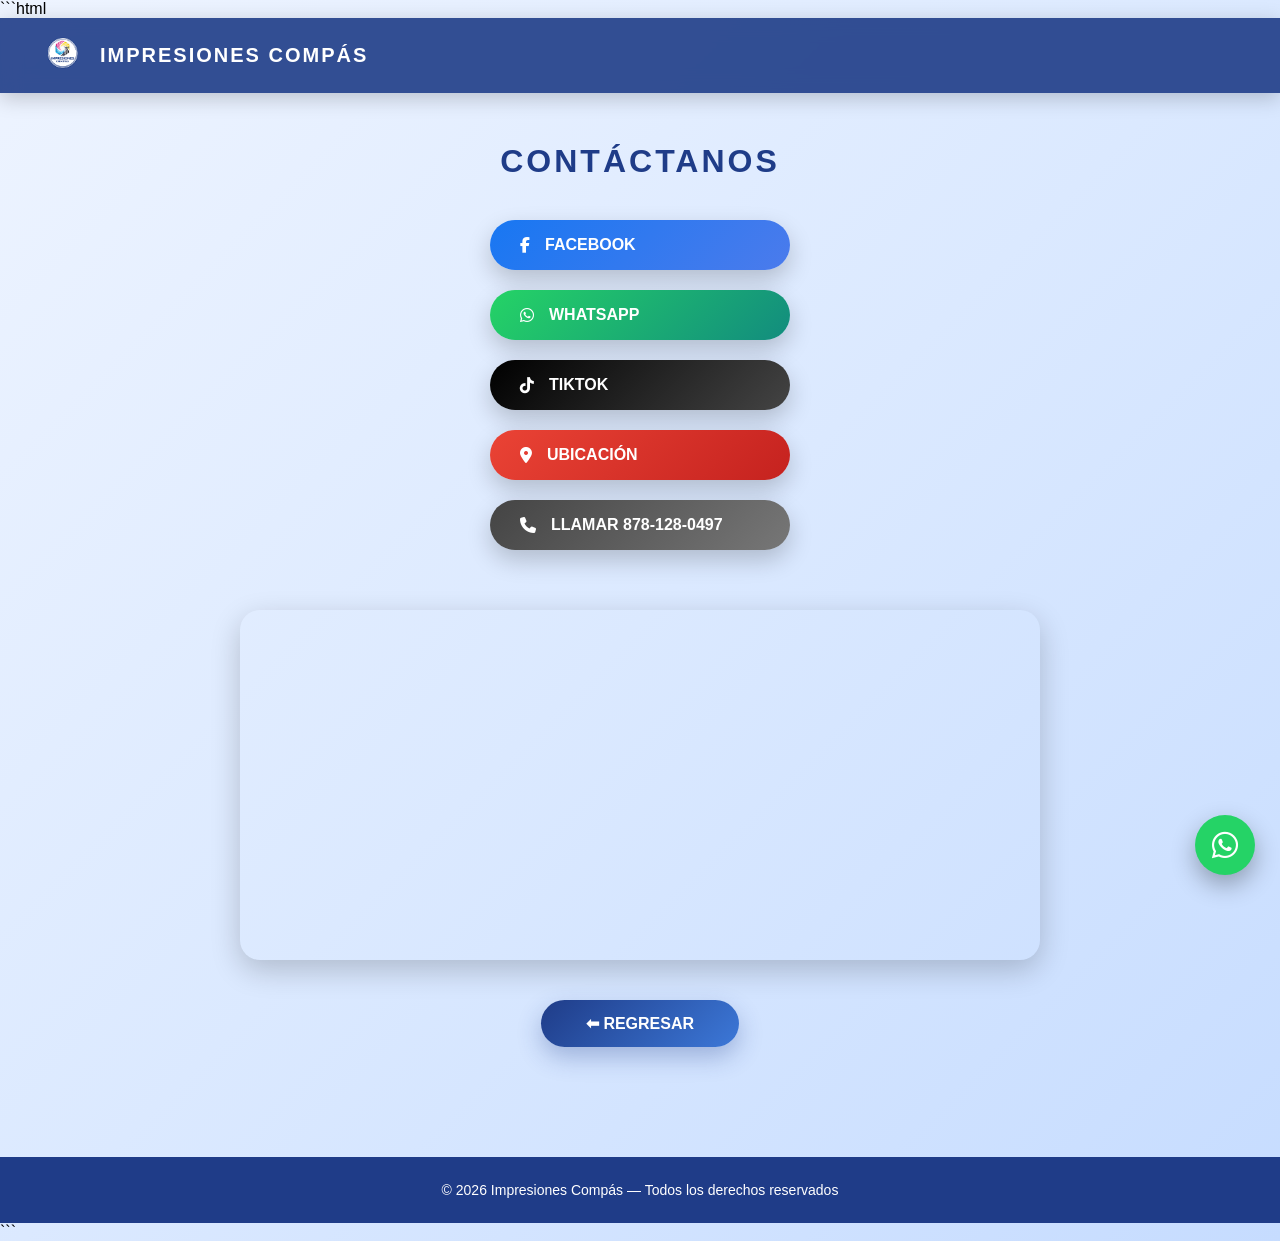
==== contactanos.html @ 805feaa3 "contactanos.html" ====
```html
<!DOCTYPE html>
<html lang="es">
<head>
<meta charset="UTF-8">
<meta name="viewport" content="width=device-width, initial-scale=1.0">
<title>Contacto - Impresiones Compás</title>

<link rel="stylesheet" href="https://cdnjs.cloudflare.com/ajax/libs/font-awesome/6.5.0/css/all.min.css">

<style>

*{
margin:0;
padding:0;
box-sizing:border-box;
}

body{
font-family:'Segoe UI',sans-serif;
min-height:100vh;
background:linear-gradient(135deg,#eef4ff,#dbe9ff,#c6dcff);
display:flex;
flex-direction:column;
}

/* NAVBAR */

.navbar{
width:100%;
padding:15px 40px;
display:flex;
align-items:center;
justify-content:space-between;
background:rgba(31,60,136,0.9);
backdrop-filter:blur(10px);
color:white;
box-shadow:0 5px 20px rgba(0,0,0,0.2);
}

.navbar-left{
display:flex;
align-items:center;
gap:15px;
}

.navbar img{
height:45px;
}

.navbar h2{
font-size:20px;
letter-spacing:2px;
}

/* CONTENIDO */

.container{
flex:1;
display:flex;
flex-direction:column;
align-items:center;
padding:50px 20px;
animation:fadeIn 1s ease;
}

h1{
margin-bottom:40px;
font-size:32px;
letter-spacing:3px;
color:#1f3c88;
}

/* BOTONES */

.socials{
display:flex;
flex-direction:column;
gap:20px;
}

.social-btn{
width:300px;
padding:16px;
border-radius:50px;
text-decoration:none;
font-weight:600;
color:white;
display:flex;
align-items:center;
gap:15px;
padding-left:30px;
font-size:16px;
transition:0.3s;
box-shadow:0 10px 25px rgba(0,0,0,0.2);
}

.social-btn:hover{
transform:translateY(-5px) scale(1.03);
box-shadow:0 20px 35px rgba(0,0,0,0.3);
}

.facebook{background:linear-gradient(135deg,#1877f2,#4b7bec);}
.whatsapp{background:linear-gradient(135deg,#25d366,#128c7e);}
.tiktok{background:linear-gradient(135deg,#000,#444);}
.maps{background:linear-gradient(135deg,#ea4335,#c5221f);}
.phone{background:linear-gradient(135deg,#444,#777);}

/* MAPA */

.map{
margin-top:60px;
width:100%;
max-width:800px;
border-radius:20px;
overflow:hidden;
box-shadow:0 10px 30px rgba(0,0,0,0.2);
}

/* BOTON REGRESAR */

.back-btn{
margin-top:40px;
padding:14px 45px;
border-radius:50px;
text-decoration:none;
font-weight:600;
background:linear-gradient(135deg,#1f3c88,#3c78d8);
color:white;
transition:0.3s;
box-shadow:0 10px 25px rgba(31,60,136,0.3);
}

.back-btn:hover{
transform:translateY(-4px);
}

/* FOOTER */

footer{
margin-top:60px;
padding:25px;
background:#1f3c88;
color:white;
text-align:center;
font-size:14px;
}

/* WHATSAPP FLOTANTE */

.whatsapp-float{
position:fixed;
bottom:25px;
right:25px;
background:#25d366;
color:white;
width:60px;
height:60px;
border-radius:50%;
display:flex;
align-items:center;
justify-content:center;
font-size:30px;
text-decoration:none;
box-shadow:0 10px 25px rgba(0,0,0,0.3);
transition:0.3s;
z-index:999;
}

.whatsapp-float:hover{
transform:scale(1.1);
}

/* ANIMACION */

@keyframes fadeIn{
from{
opacity:0;
transform:translateY(20px);
}
to{
opacity:1;
transform:translateY(0);
}
}

/* RESPONSIVE */

@media(max-width:500px){

.navbar{
padding:15px 20px;
}

.navbar h2{
font-size:16px;
}

.social-btn{
width:100%;
max-width:320px;
}

}

</style>
</head>

<body>

<!-- NAVBAR -->

<div class="navbar">
<div class="navbar-left">
<img src="logo.png">
<h2>IMPRESIONES COMPÁS</h2>
</div>
</div>

<!-- CONTENIDO -->

<div class="container">

<h1>CONTÁCTANOS</h1>

<div class="socials">

<a class="social-btn facebook"
href="https://www.facebook.com/people/Impresiones-Comp%C3%A1s/100063717573831/"
target="_blank">
<i class="fab fa-facebook-f"></i> FACEBOOK
</a>

<a class="social-btn whatsapp"
href="https://wa.me/5218781280497"
target="_blank">
<i class="fab fa-whatsapp"></i> WHATSAPP
</a>

<a class="social-btn tiktok"
href="https://www.tiktok.com/@impresiones.comps8"
target="_blank">
<i class="fab fa-tiktok"></i> TIKTOK
</a>

<a class="social-btn maps"
href="https://maps.app.goo.gl/ce7VM2Av23xhQuHv6"
target="_blank">
<i class="fas fa-location-dot"></i> UBICACIÓN
</a>

<a class="social-btn phone"
href="tel:+528781280497">
<i class="fas fa-phone"></i> LLAMAR 878-128-0497
</a>

</div>

<!-- MAPA -->

<div class="map">

<iframe
src="https://www.google.com/maps?q=impresiones+compas&output=embed"
width="100%"
height="350"
style="border:0;"
allowfullscreen=""
loading="lazy">
</iframe>

</div>

<a href="index.html" class="back-btn">⬅ REGRESAR</a>

</div>

<!-- BOTON WHATSAPP -->

<a href="https://wa.me/5218781280497" class="whatsapp-float" target="_blank">
<i class="fab fa-whatsapp"></i>
</a>

<!-- FOOTER -->

<footer>
© 2026 Impresiones Compás — Todos los derechos reservados
</footer>

</body>
</html>
```
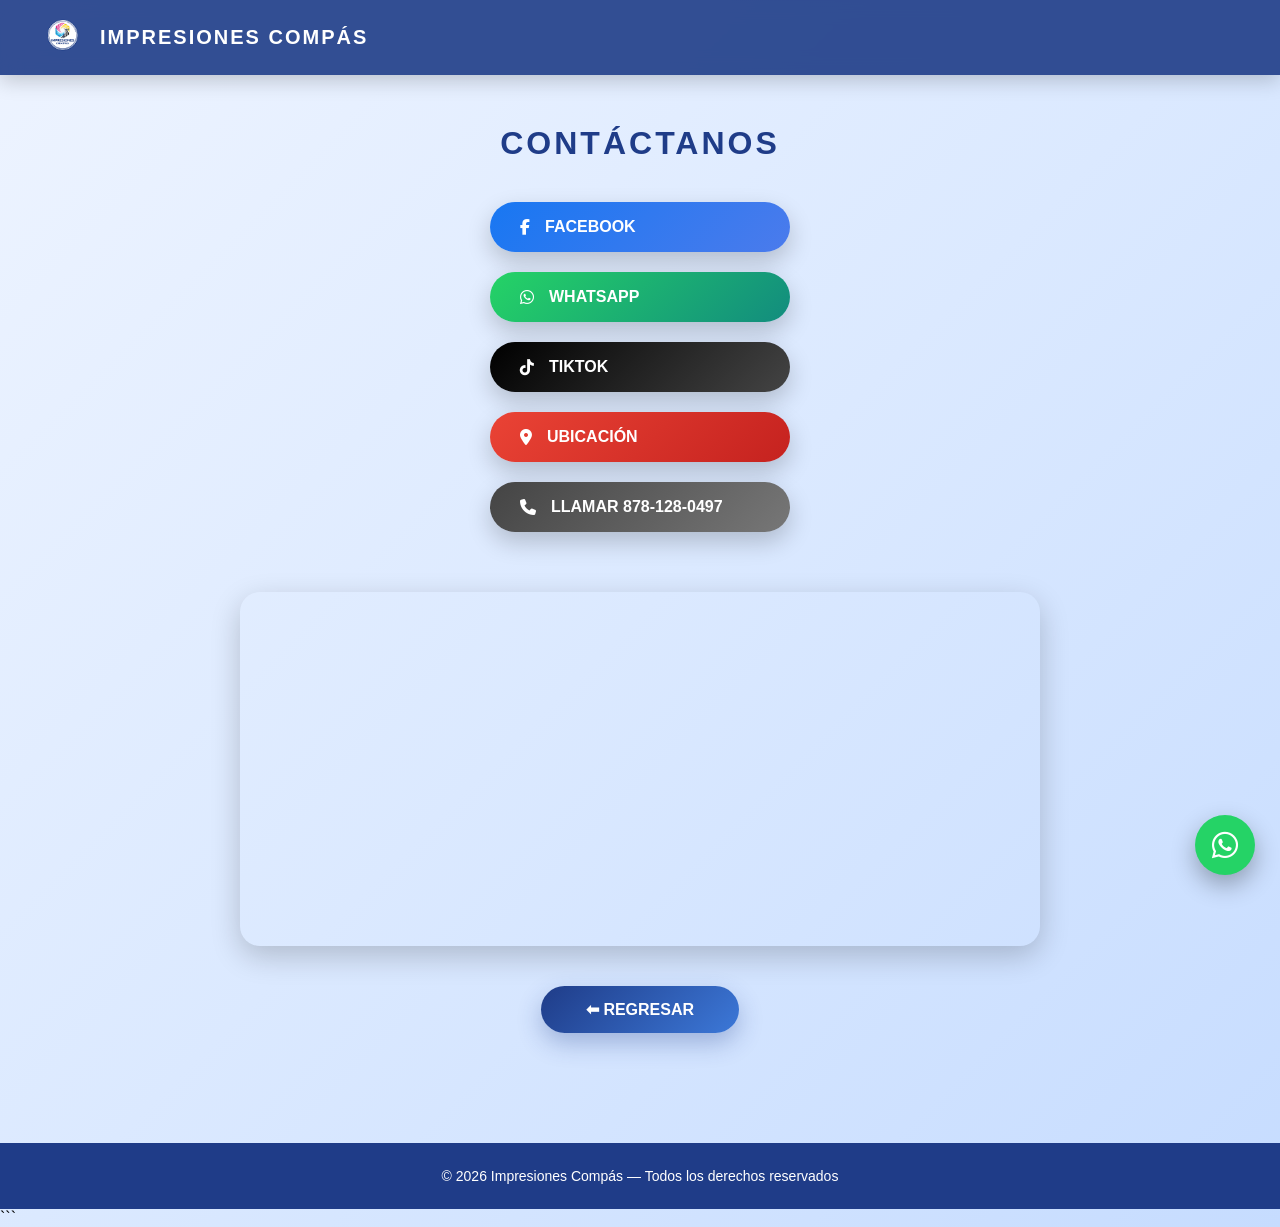
==== commit 3629d7c4: "contactanos.html" ====
--- a/contactanos.html
+++ b/contactanos.html
@@ -1,4 +1,4 @@
-```html
+
 <!DOCTYPE html>
 <html lang="es">
 <head>
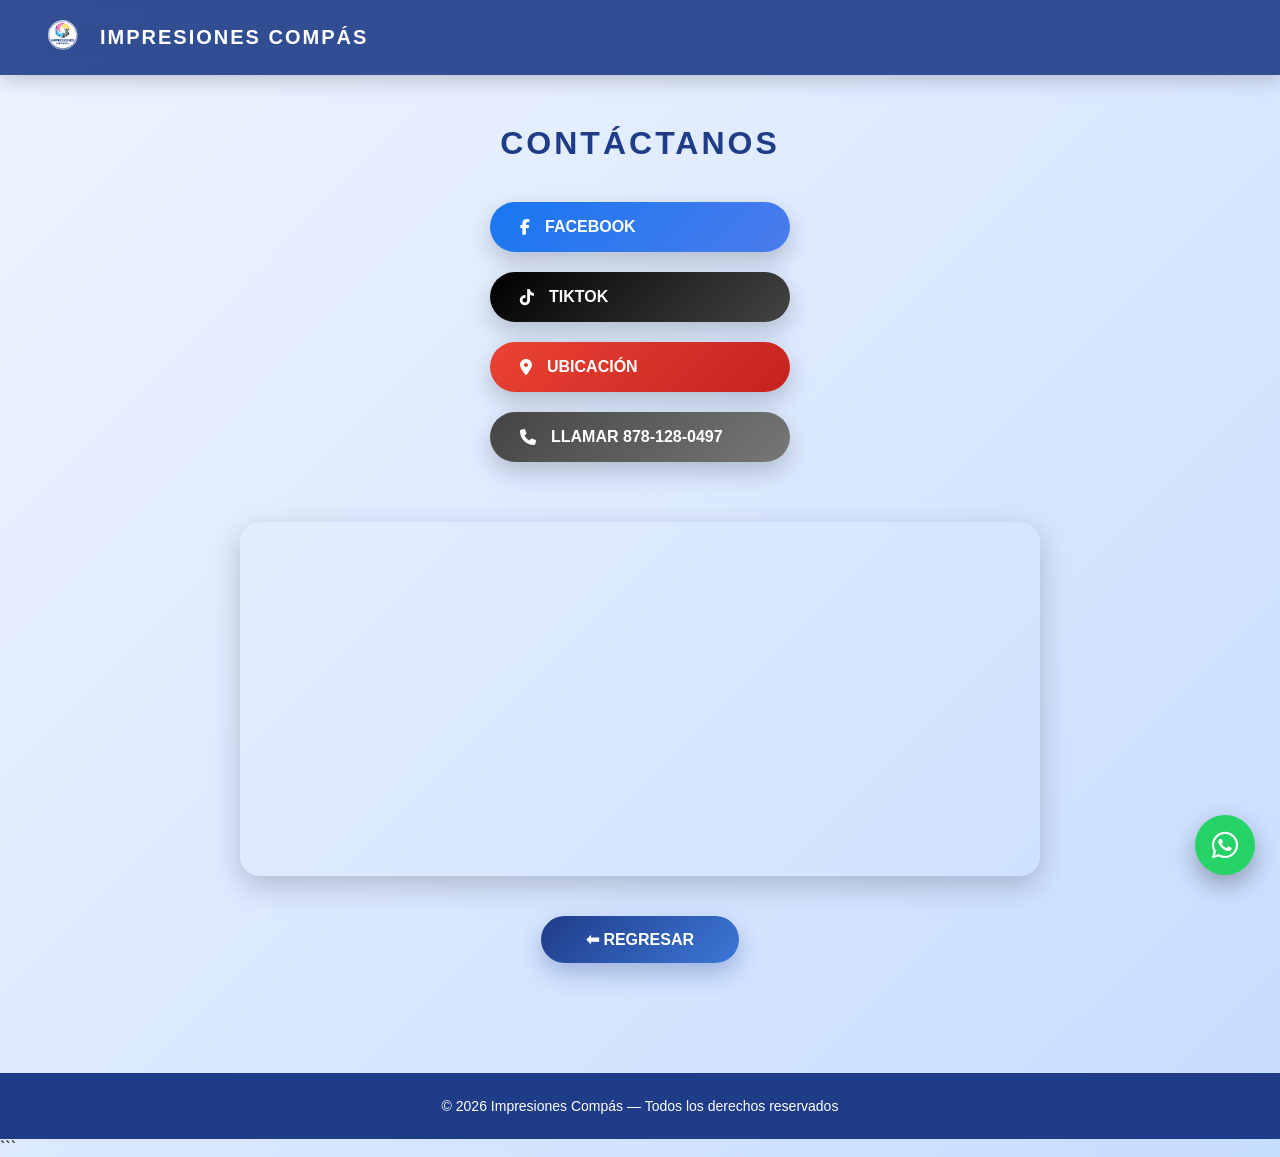
==== commit 23982066: "contactanos.html" ====
--- a/contactanos.html
+++ b/contactanos.html
@@ -229,12 +229,6 @@
 href="https://www.facebook.com/people/Impresiones-Comp%C3%A1s/100063717573831/"
 target="_blank">
 <i class="fab fa-facebook-f"></i> FACEBOOK
-</a>
-
-<a class="social-btn whatsapp"
-href="https://wa.me/5218781280497"
-target="_blank">
-<i class="fab fa-whatsapp"></i> WHATSAPP
 </a>
 
 <a class="social-btn tiktok"
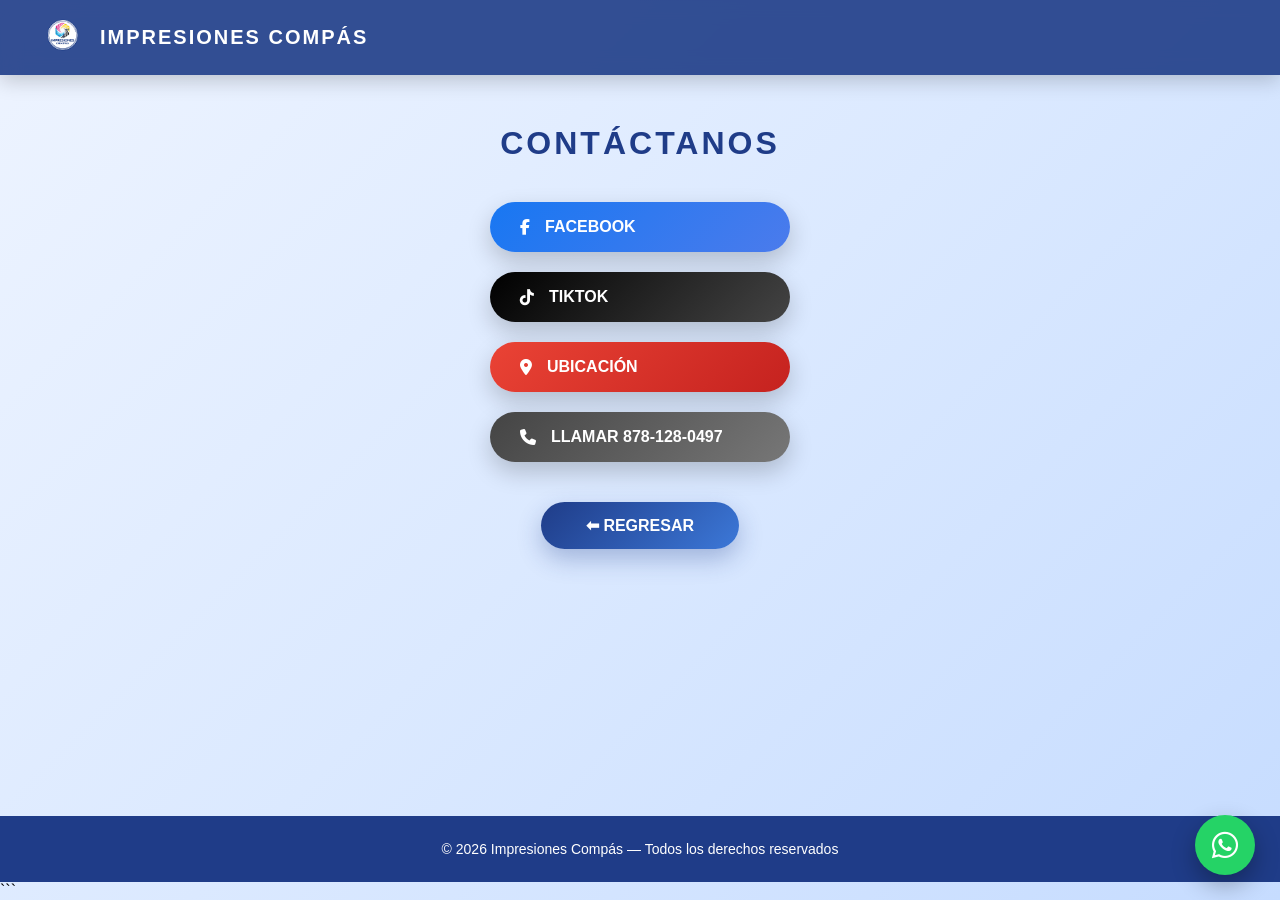
==== commit da225be0: "contactanos.html" ====
--- a/contactanos.html
+++ b/contactanos.html
@@ -250,20 +250,7 @@
 
 </div>
 
-<!-- MAPA -->
-
-<div class="map">
-
-<iframe
-src="https://www.google.com/maps?q=impresiones+compas&output=embed"
-width="100%"
-height="350"
-style="border:0;"
-allowfullscreen=""
-loading="lazy">
-</iframe>
-
-</div>
+
 
 <a href="index.html" class="back-btn">⬅ REGRESAR</a>
 
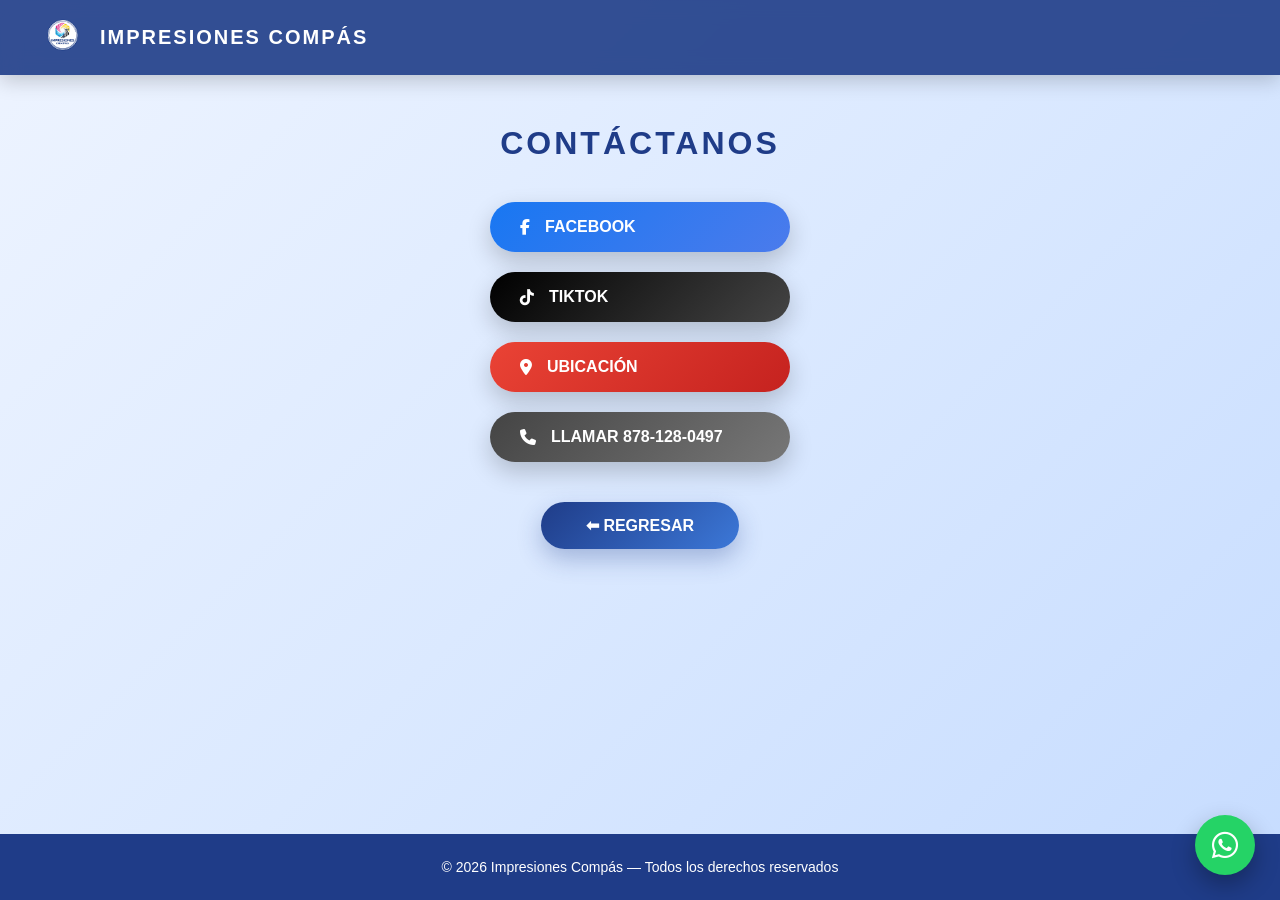
==== commit f2d769a1: "contactanos.html" ====
--- a/contactanos.html
+++ b/contactanos.html
@@ -270,4 +270,3 @@
 
 </body>
 </html>
-```
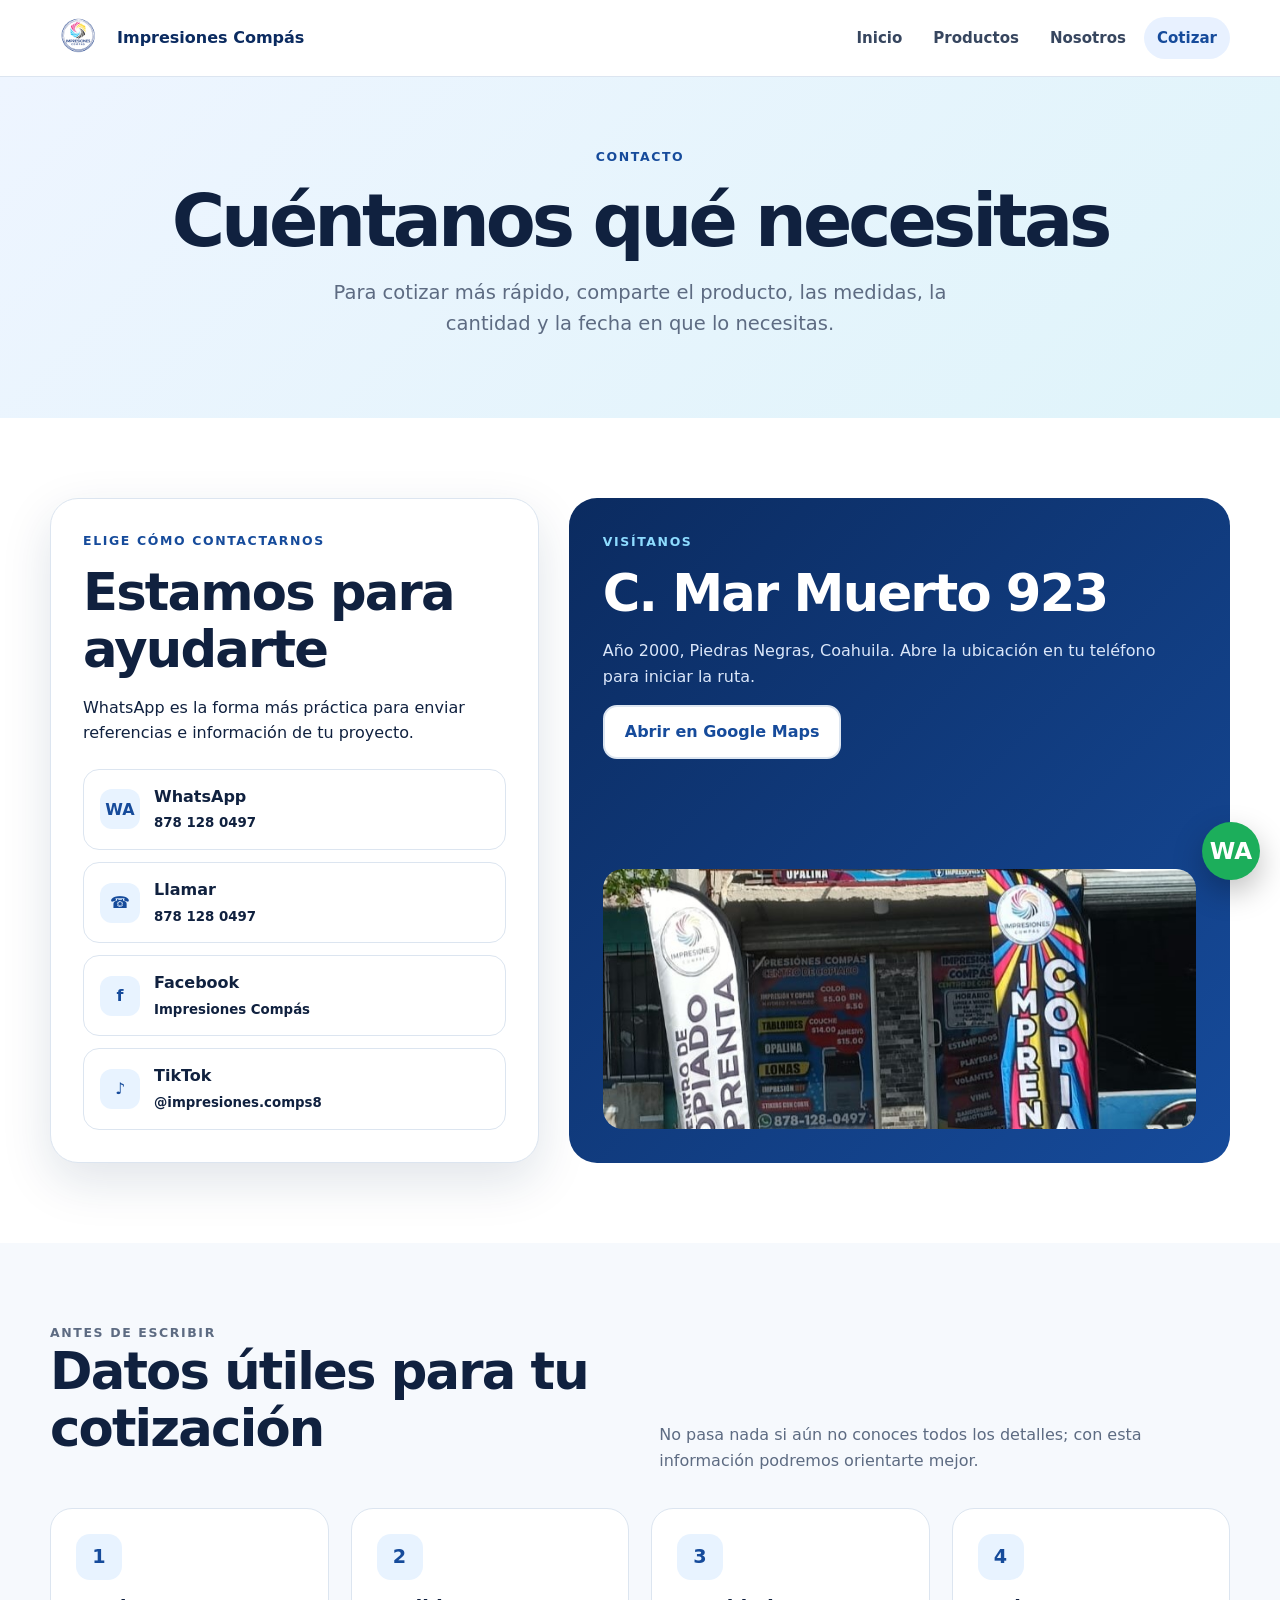
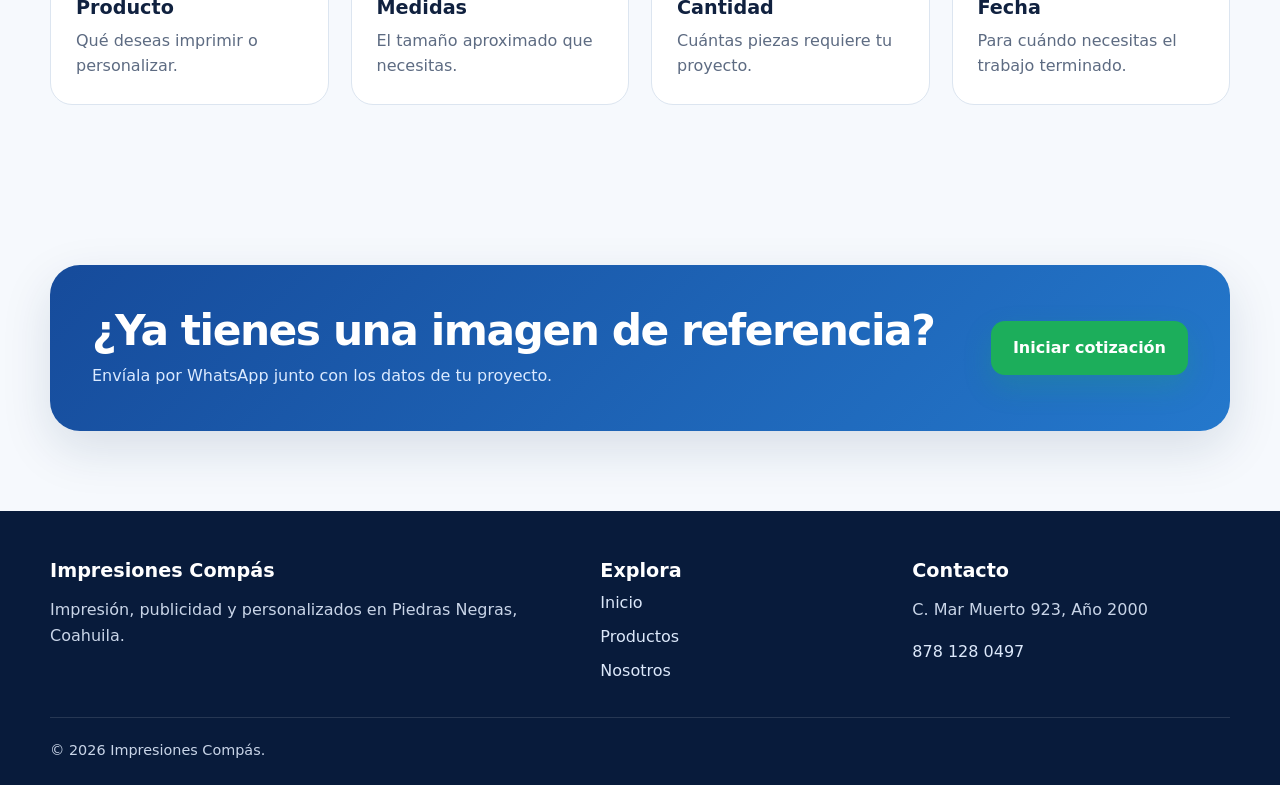
==== commit 9ed393e3: "Simplifica contacto y mejora las cotizaciones móviles" ====
--- a/contactanos.html
+++ b/contactanos.html
@@ -1,272 +1,34 @@
-
-<!DOCTYPE html>
-<html lang="es">
-<head>
-<meta charset="UTF-8">
-<meta name="viewport" content="width=device-width, initial-scale=1.0">
-<title>Contacto - Impresiones Compás</title>
-
-<link rel="stylesheet" href="https://cdnjs.cloudflare.com/ajax/libs/font-awesome/6.5.0/css/all.min.css">
-
-<style>
-
-*{
-margin:0;
-padding:0;
-box-sizing:border-box;
-}
-
-body{
-font-family:'Segoe UI',sans-serif;
-min-height:100vh;
-background:linear-gradient(135deg,#eef4ff,#dbe9ff,#c6dcff);
-display:flex;
-flex-direction:column;
-}
-
-/* NAVBAR */
-
-.navbar{
-width:100%;
-padding:15px 40px;
-display:flex;
-align-items:center;
-justify-content:space-between;
-background:rgba(31,60,136,0.9);
-backdrop-filter:blur(10px);
-color:white;
-box-shadow:0 5px 20px rgba(0,0,0,0.2);
-}
-
-.navbar-left{
-display:flex;
-align-items:center;
-gap:15px;
-}
-
-.navbar img{
-height:45px;
-}
-
-.navbar h2{
-font-size:20px;
-letter-spacing:2px;
-}
-
-/* CONTENIDO */
-
-.container{
-flex:1;
-display:flex;
-flex-direction:column;
-align-items:center;
-padding:50px 20px;
-animation:fadeIn 1s ease;
-}
-
-h1{
-margin-bottom:40px;
-font-size:32px;
-letter-spacing:3px;
-color:#1f3c88;
-}
-
-/* BOTONES */
-
-.socials{
-display:flex;
-flex-direction:column;
-gap:20px;
-}
-
-.social-btn{
-width:300px;
-padding:16px;
-border-radius:50px;
-text-decoration:none;
-font-weight:600;
-color:white;
-display:flex;
-align-items:center;
-gap:15px;
-padding-left:30px;
-font-size:16px;
-transition:0.3s;
-box-shadow:0 10px 25px rgba(0,0,0,0.2);
-}
-
-.social-btn:hover{
-transform:translateY(-5px) scale(1.03);
-box-shadow:0 20px 35px rgba(0,0,0,0.3);
-}
-
-.facebook{background:linear-gradient(135deg,#1877f2,#4b7bec);}
-.whatsapp{background:linear-gradient(135deg,#25d366,#128c7e);}
-.tiktok{background:linear-gradient(135deg,#000,#444);}
-.maps{background:linear-gradient(135deg,#ea4335,#c5221f);}
-.phone{background:linear-gradient(135deg,#444,#777);}
-
-/* MAPA */
-
-.map{
-margin-top:60px;
-width:100%;
-max-width:800px;
-border-radius:20px;
-overflow:hidden;
-box-shadow:0 10px 30px rgba(0,0,0,0.2);
-}
-
-/* BOTON REGRESAR */
-
-.back-btn{
-margin-top:40px;
-padding:14px 45px;
-border-radius:50px;
-text-decoration:none;
-font-weight:600;
-background:linear-gradient(135deg,#1f3c88,#3c78d8);
-color:white;
-transition:0.3s;
-box-shadow:0 10px 25px rgba(31,60,136,0.3);
-}
-
-.back-btn:hover{
-transform:translateY(-4px);
-}
-
-/* FOOTER */
-
-footer{
-margin-top:60px;
-padding:25px;
-background:#1f3c88;
-color:white;
-text-align:center;
-font-size:14px;
-}
-
-/* WHATSAPP FLOTANTE */
-
-.whatsapp-float{
-position:fixed;
-bottom:25px;
-right:25px;
-background:#25d366;
-color:white;
-width:60px;
-height:60px;
-border-radius:50%;
-display:flex;
-align-items:center;
-justify-content:center;
-font-size:30px;
-text-decoration:none;
-box-shadow:0 10px 25px rgba(0,0,0,0.3);
-transition:0.3s;
-z-index:999;
-}
-
-.whatsapp-float:hover{
-transform:scale(1.1);
-}
-
-/* ANIMACION */
-
-@keyframes fadeIn{
-from{
-opacity:0;
-transform:translateY(20px);
-}
-to{
-opacity:1;
-transform:translateY(0);
-}
-}
-
-/* RESPONSIVE */
-
-@media(max-width:500px){
-
-.navbar{
-padding:15px 20px;
-}
-
-.navbar h2{
-font-size:16px;
-}
-
-.social-btn{
-width:100%;
-max-width:320px;
-}
-
-}
-
-</style>
-</head>
-
-<body>
-
-<!-- NAVBAR -->
-
-<div class="navbar">
-<div class="navbar-left">
-<img src="logo.png">
-<h2>IMPRESIONES COMPÁS</h2>
-</div>
-</div>
-
-<!-- CONTENIDO -->
-
-<div class="container">
-
-<h1>CONTÁCTANOS</h1>
-
-<div class="socials">
-
-<a class="social-btn facebook"
-href="https://www.facebook.com/people/Impresiones-Comp%C3%A1s/100063717573831/"
-target="_blank">
-<i class="fab fa-facebook-f"></i> FACEBOOK
-</a>
-
-<a class="social-btn tiktok"
-href="https://www.tiktok.com/@impresiones.comps8"
-target="_blank">
-<i class="fab fa-tiktok"></i> TIKTOK
-</a>
-
-<a class="social-btn maps"
-href="https://maps.app.goo.gl/ce7VM2Av23xhQuHv6"
-target="_blank">
-<i class="fas fa-location-dot"></i> UBICACIÓN
-</a>
-
-<a class="social-btn phone"
-href="tel:+528781280497">
-<i class="fas fa-phone"></i> LLAMAR 878-128-0497
-</a>
-
-</div>
-
-
-
-<a href="index.html" class="back-btn">⬅ REGRESAR</a>
-
-</div>
-
-<!-- BOTON WHATSAPP -->
-
-<a href="https://wa.me/5218781280497" class="whatsapp-float" target="_blank">
-<i class="fab fa-whatsapp"></i>
-</a>
-
-<!-- FOOTER -->
-
-<footer>
-© 2026 Impresiones Compás — Todos los derechos reservados
-</footer>
-
-</body>
-</html>
+<!doctype html>
+<html lang="es">
+<head>
+<meta charset="utf-8"><meta name="viewport" content="width=device-width,initial-scale=1">
+<title>Contacto y cotizaciones | Impresiones Compás</title>
+<meta name="description" content="Cotiza por WhatsApp, llama o visita Impresiones Compás en C. Mar Muerto 923, Piedras Negras, Coahuila.">
+<link rel="canonical" href="https://impresionescompas.github.io/ImpresionesCompass/contactanos.html">
+<link rel="icon" href="logo.png"><link rel="stylesheet" href="styles.css">
+</head>
+<body>
+<a class="skip" href="#contenido">Saltar al contenido</a>
+<header class="header"><nav class="nav" aria-label="Navegación principal"><a class="brand" href="index.html"><img src="logo.png" alt=""><span>Impresiones Compás</span></a><div class="links"><a href="index.html">Inicio</a><a href="productos.html">Productos</a><a href="trabajos.html">Nosotros</a><a href="contactanos.html" class="quote" aria-current="page">Cotizar</a></div></nav></header>
+<main id="contenido">
+<section class="page-hero"><div class="wrap"><p class="eyebrow">Contacto</p><h1>Cuéntanos qué necesitas</h1><p class="lead">Para cotizar más rápido, comparte el producto, las medidas, la cantidad y la fecha en que lo necesitas.</p></div></section>
+<section class="section white"><div class="wrap contact-grid">
+<div class="panel"><p class="eyebrow">Elige cómo contactarnos</p><h2>Estamos para ayudarte</h2><p>WhatsApp es la forma más práctica para enviar referencias e información de tu proyecto.</p><div class="contact-list">
+<a class="contact-link" href="https://wa.me/5218781280497?text=Hola%2C%20quiero%20solicitar%20una%20cotizaci%C3%B3n" target="_blank" rel="noopener"><b>WA</b><span>WhatsApp<br><small>878 128 0497</small></span></a>
+<a class="contact-link" href="tel:+528781280497"><b>☎</b><span>Llamar<br><small>878 128 0497</small></span></a>
+<a class="contact-link" href="https://www.facebook.com/people/Impresiones-Comp%C3%A1s/100063717573831/" target="_blank" rel="noopener"><b>f</b><span>Facebook<br><small>Impresiones Compás</small></span></a>
+<a class="contact-link" href="https://www.tiktok.com/@impresiones.comps8" target="_blank" rel="noopener"><b>♪</b><span>TikTok<br><small>@impresiones.comps8</small></span></a>
+</div></div>
+<div class="address"><div><p class="eyebrow" style="color:#8edcff">Visítanos</p><h2>C. Mar Muerto 923</h2><p>Año 2000, Piedras Negras, Coahuila. Abre la ubicación en tu teléfono para iniciar la ruta.</p><a class="btn secondary" href="https://maps.app.goo.gl/ce7VM2Av23xhQuHv6" target="_blank" rel="noopener">Abrir en Google Maps</a></div><img src="local.jpg" alt="Local de Impresiones Compás" loading="lazy"></div>
+</div></section>
+<section class="section"><div class="wrap"><div class="section-head"><div><p class="eyebrow">Antes de escribir</p><h2>Datos útiles para tu cotización</h2></div><p>No pasa nada si aún no conoces todos los detalles; con esta información podremos orientarte mejor.</p></div><div class="grid grid-4">
+<article class="feature"><div class="feature-icon">1</div><h3>Producto</h3><p>Qué deseas imprimir o personalizar.</p></article>
+<article class="feature"><div class="feature-icon">2</div><h3>Medidas</h3><p>El tamaño aproximado que necesitas.</p></article>
+<article class="feature"><div class="feature-icon">3</div><h3>Cantidad</h3><p>Cuántas piezas requiere tu proyecto.</p></article>
+<article class="feature"><div class="feature-icon">4</div><h3>Fecha</h3><p>Para cuándo necesitas el trabajo terminado.</p></article>
+</div></div></section>
+<section class="section"><div class="wrap"><div class="band"><div><h2>¿Ya tienes una imagen de referencia?</h2><p>Envíala por WhatsApp junto con los datos de tu proyecto.</p></div><a class="btn whatsapp" href="https://wa.me/5218781280497?text=Hola%2C%20les%20env%C3%ADo%20una%20referencia%20para%20cotizar" target="_blank" rel="noopener">Iniciar cotización</a></div></div></section>
+</main>
+<a class="float" href="https://wa.me/5218781280497" target="_blank" rel="noopener" aria-label="Cotizar por WhatsApp">WA</a>
+<footer class="footer"><div class="wrap"><div class="footer-grid"><div><h3>Impresiones Compás</h3><p>Impresión, publicidad y personalizados en Piedras Negras, Coahuila.</p></div><div><h3>Explora</h3><div class="footer-links"><a href="index.html">Inicio</a><a href="productos.html">Productos</a><a href="trabajos.html">Nosotros</a></div></div><div><h3>Contacto</h3><p>C. Mar Muerto 923, Año 2000</p><a href="tel:+528781280497">878 128 0497</a></div></div><div class="footer-bottom">© 2026 Impresiones Compás.</div></div></footer>
+</body></html>
--- a/styles.css
+++ b/styles.css
@@ -0,0 +1 @@
+:root{--ink:#10213f;--muted:#5d6b82;--blue:#164b9b;--navy:#0b2b60;--paper:#f6f9fd;--white:#fff;--green:#1cae5b;--line:#dce5f0;--shadow:0 18px 50px rgba(17,43,82,.13);--radius:24px}*{box-sizing:border-box}html{scroll-behavior:smooth}body{margin:0;font-family:Inter,ui-sans-serif,system-ui,-apple-system,"Segoe UI",sans-serif;color:var(--ink);background:var(--paper);line-height:1.6}img{display:block;max-width:100%}a{color:inherit}.skip{position:absolute;left:-999px;top:8px;background:var(--ink);color:#fff;padding:10px 16px;border-radius:10px;z-index:100}.skip:focus{left:8px}.header{position:sticky;top:0;z-index:50;background:rgba(255,255,255,.94);backdrop-filter:blur(14px);border-bottom:1px solid var(--line)}.nav{width:min(1180px,calc(100% - 32px));min-height:76px;margin:auto;display:flex;align-items:center;justify-content:space-between;gap:24px}.brand{display:flex;align-items:center;gap:11px;text-decoration:none;color:var(--navy);font-weight:900}.brand img{width:56px;height:48px;object-fit:contain}.links{display:flex;align-items:center;gap:5px;flex-wrap:wrap}.links a{padding:9px 13px;border-radius:999px;text-decoration:none;font-size:.94rem;font-weight:750;color:#37465f}.links a:hover,.links a[aria-current=page]{background:#e8f1ff;color:var(--blue)}.links .quote{background:var(--blue);color:#fff}.links .quote:hover{background:var(--navy);color:#fff}main{overflow:hidden}.wrap{width:min(1180px,calc(100% - 32px));margin-inline:auto}.hero{padding:82px 0 68px;background:radial-gradient(circle at 85% 8%,rgba(32,167,207,.2),transparent 31%),linear-gradient(135deg,#fbfdff,#e7f1ff)}.hero-grid{display:grid;grid-template-columns:1.05fr .95fr;gap:62px;align-items:center}.eyebrow{margin:0 0 13px;color:var(--blue);font-size:.78rem;font-weight:900;letter-spacing:.13em;text-transform:uppercase}h1,h2,h3{line-height:1.12;margin-top:0}h1{font-size:clamp(2.65rem,6vw,5.2rem);letter-spacing:-.055em;margin-bottom:21px}h2{font-size:clamp(2rem,4vw,3.25rem);letter-spacing:-.035em;margin-bottom:16px}h3{font-size:1.2rem;margin-bottom:9px}.lead{font-size:clamp(1.04rem,2vw,1.22rem);color:var(--muted);max-width:650px;margin:0 0 29px}.actions{display:flex;gap:12px;flex-wrap:wrap}.btn{display:inline-flex;align-items:center;justify-content:center;gap:8px;min-height:48px;padding:12px 20px;border:2px solid transparent;border-radius:14px;text-decoration:none;font-weight:900;transition:.2s}.btn:hover{transform:translateY(-2px)}.primary{background:var(--blue);color:#fff;box-shadow:0 12px 28px rgba(22,75,155,.24)}.primary:hover{background:var(--navy)}.whatsapp{background:var(--green);color:#fff;box-shadow:0 12px 28px rgba(28,174,91,.22)}.secondary{background:#fff;border-color:var(--line);color:var(--blue)}.trust{display:flex;gap:18px;flex-wrap:wrap;margin-top:27px;color:#465671;font-size:.91rem;font-weight:750}.hero-art{position:relative}.hero-art>img{width:100%;height:500px;object-fit:cover;border-radius:32px;box-shadow:var(--shadow)}.hero-note{position:absolute;left:-22px;bottom:22px;max-width:270px;background:#fff;padding:16px 20px;border-radius:18px;box-shadow:var(--shadow)}.hero-note strong{display:block;color:var(--blue)}.section{padding:80px 0}.white{background:#fff}.dark{background:var(--navy);color:#fff}.section-head{display:flex;align-items:end;justify-content:space-between;gap:24px;margin-bottom:35px}.section-head p{max-width:590px;color:var(--muted);margin:0}.dark .section-head p{color:#c9d8ef}.grid{display:grid;gap:22px}.grid-3{grid-template-columns:repeat(3,1fr)}.grid-4{grid-template-columns:repeat(4,1fr)}.card{background:#fff;border:1px solid var(--line);border-radius:var(--radius);overflow:hidden;box-shadow:0 10px 30px rgba(17,43,82,.07)}.card-media{aspect-ratio:4/3;width:100%;object-fit:cover;background:#e7edf5}.card-body{padding:22px}.card p{margin:0;color:var(--muted)}.text-link{display:inline-flex;margin-top:15px;color:var(--blue);font-weight:900;text-decoration:none}.text-link:hover{text-decoration:underline}.feature{padding:25px;border-radius:22px;background:#fff;border:1px solid var(--line)}.feature-icon{display:grid;place-items:center;width:46px;height:46px;margin-bottom:17px;border-radius:14px;background:#e8f3ff;color:var(--blue);font-size:1.2rem;font-weight:900}.feature p{margin:0;color:var(--muted)}.split{display:grid;grid-template-columns:1fr 1fr;gap:54px;align-items:center}.split img{width:100%;max-height:520px;object-fit:cover;border-radius:28px;box-shadow:var(--shadow)}.checks{list-style:none;padding:0;margin:25px 0;display:grid;gap:12px}.checks li{display:flex;gap:11px;align-items:flex-start}.checks li:before{content:"✓";display:grid;place-items:center;flex:0 0 24px;height:24px;border-radius:50%;background:#dff6e9;color:#0d8140;font-weight:900}.band{padding:42px;border-radius:30px;background:linear-gradient(135deg,var(--blue),#2478cc);color:#fff;display:flex;align-items:center;justify-content:space-between;gap:28px;box-shadow:var(--shadow)}.band h2{font-size:clamp(1.8rem,4vw,2.65rem);margin-bottom:9px}.band p{margin:0;color:#dbeaff}.page-hero{padding:70px 0 50px;background:linear-gradient(135deg,#eef5ff,#dff4fa);text-align:center}.page-hero h1{font-size:clamp(2.5rem,6vw,4.55rem);margin-bottom:15px}.page-hero .lead{margin-inline:auto}.category{margin-top:55px}.category:first-child{margin-top:0}.category-title{display:flex;align-items:center;gap:12px;margin-bottom:21px}.category-title:after{content:"";height:1px;background:var(--line);flex:1}.product{display:flex;flex-direction:column}.product .card-body{display:flex;flex-direction:column;flex:1}.product .btn{margin-top:18px;align-self:flex-start}.contact-grid{display:grid;grid-template-columns:.85fr 1.15fr;gap:30px}.panel{padding:32px;background:#fff;border:1px solid var(--line);border-radius:28px;box-shadow:var(--shadow)}.contact-list{display:grid;gap:12px;margin-top:23px}.contact-link{display:flex;align-items:center;gap:14px;padding:14px 16px;border:1px solid var(--line);border-radius:16px;text-decoration:none;font-weight:800}.contact-link:hover{border-color:#a9c9f7;background:#f5f9ff}.contact-link b{display:grid;place-items:center;width:40px;height:40px;border-radius:12px;background:#e8f3ff;color:var(--blue)}.address{min-height:100%;background:linear-gradient(135deg,var(--navy),var(--blue));color:#fff;padding:34px;border-radius:28px;display:flex;flex-direction:column;justify-content:space-between}.address p{color:#dbe7fa}.address img{margin-top:28px;height:260px;width:100%;object-fit:cover;border-radius:20px}.footer{background:#081b3b;color:#c9d5e8;padding:49px 0 23px}.footer-grid{display:grid;grid-template-columns:1.3fr .7fr .8fr;gap:34px}.footer h3{color:#fff}.footer a{color:#dce8fa;text-decoration:none}.footer a:hover{text-decoration:underline}.footer-links{display:grid;gap:8px}.footer-bottom{border-top:1px solid rgba(255,255,255,.12);margin-top:34px;padding-top:21px;font-size:.9rem}.float{position:fixed;right:20px;bottom:20px;z-index:45;width:58px;height:58px;display:grid;place-items:center;border-radius:50%;background:var(--green);color:#fff;text-decoration:none;font-size:1.45rem;font-weight:900;box-shadow:0 12px 30px rgba(0,0,0,.25)}:focus-visible{outline:3px solid #f3a712;outline-offset:3px}@media(max-width:900px){.hero-grid,.split,.contact-grid{grid-template-columns:1fr}.hero{padding-top:58px}.hero-art{max-width:680px}.hero-art>img{height:420px}.grid-4,.grid-3{grid-template-columns:repeat(2,1fr)}.footer-grid{grid-template-columns:1fr 1fr}.band{align-items:flex-start;flex-direction:column}}@media(max-width:650px){.nav{min-height:auto;padding:12px 0;align-items:flex-start;flex-direction:column;gap:9px}.brand img{width:46px;height:38px}.links{width:100%;gap:2px}.links a{padding:8px 9px;font-size:.86rem}.hero{padding:45px 0 51px}h1{font-size:2.7rem}.hero-art>img{height:330px;border-radius:24px}.hero-note{left:12px;right:12px;bottom:12px;max-width:none}.section{padding:59px 0}.section-head{align-items:flex-start;flex-direction:column;margin-bottom:27px}.grid-3,.grid-4{grid-template-columns:1fr}.split{gap:29px}.band{padding:27px 21px;border-radius:22px}.footer-grid{grid-template-columns:1fr}.panel,.address{padding:24px}}@media(prefers-reduced-motion:reduce){*{scroll-behavior:auto!important;transition:none!important}}
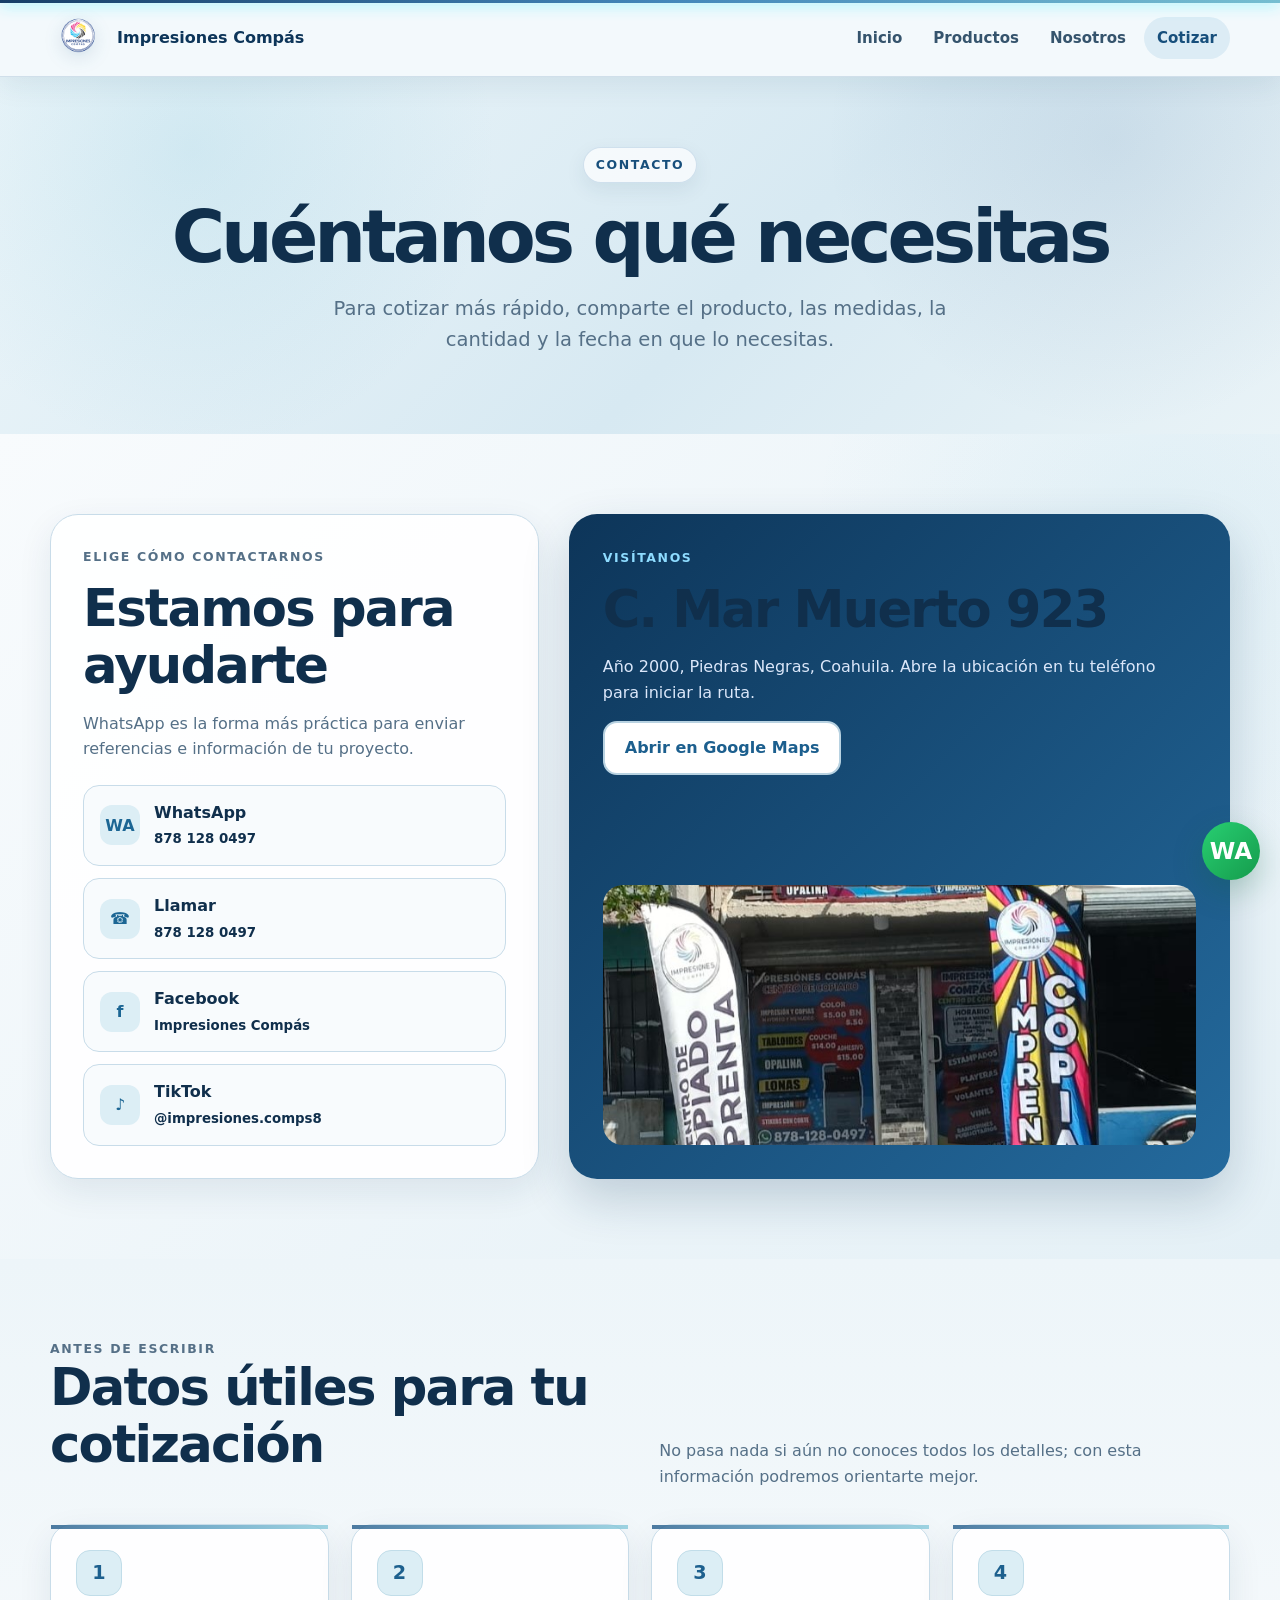
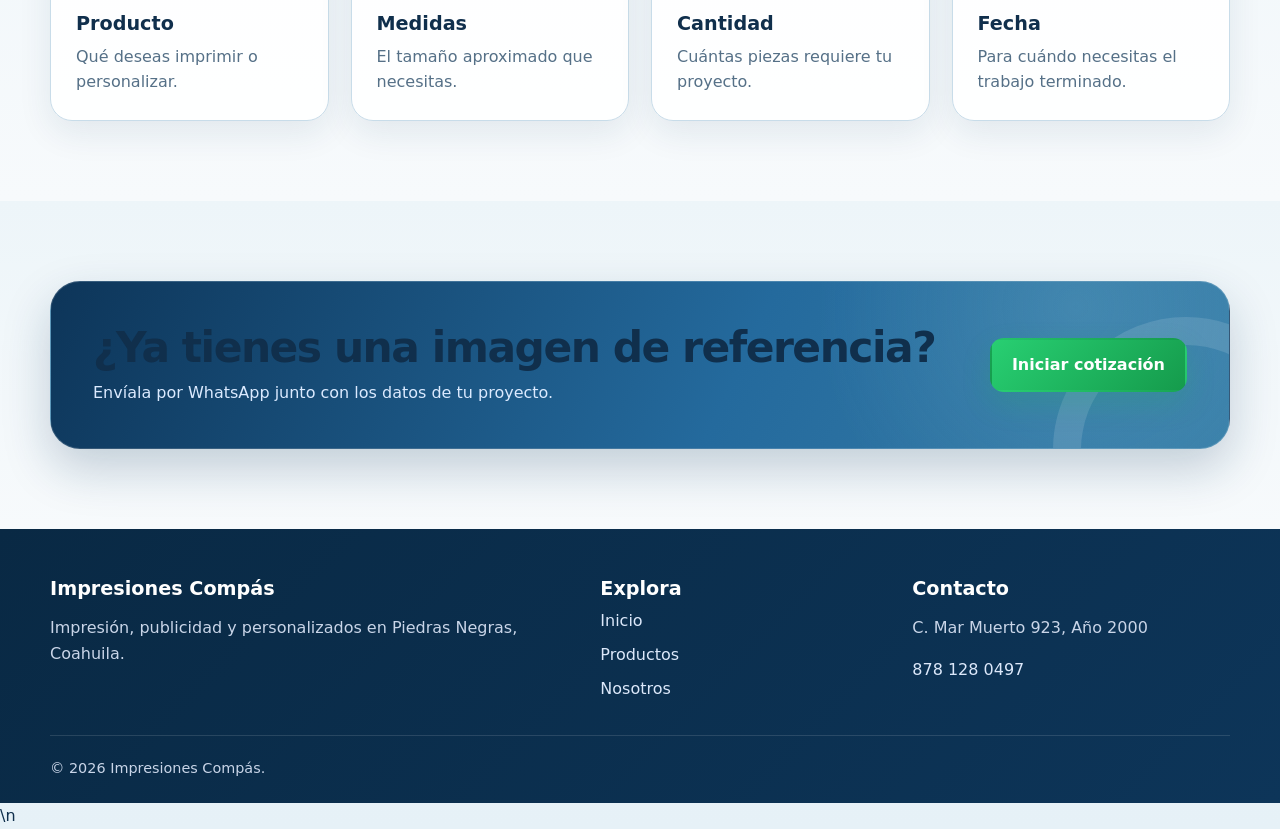
==== commit 3fff5d8c: "Activa transiciones dinámicas en contactanos.html" ====
--- a/contactanos.html
+++ b/contactanos.html
@@ -31,4 +31,4 @@
 </main>
 <a class="float" href="https://wa.me/5218781280497" target="_blank" rel="noopener" aria-label="Cotizar por WhatsApp">WA</a>
 <footer class="footer"><div class="wrap"><div class="footer-grid"><div><h3>Impresiones Compás</h3><p>Impresión, publicidad y personalizados en Piedras Negras, Coahuila.</p></div><div><h3>Explora</h3><div class="footer-links"><a href="index.html">Inicio</a><a href="productos.html">Productos</a><a href="trabajos.html">Nosotros</a></div></div><div><h3>Contacto</h3><p>C. Mar Muerto 923, Año 2000</p><a href="tel:+528781280497">878 128 0497</a></div></div><div class="footer-bottom">© 2026 Impresiones Compás.</div></div></footer>
-</body></html>+  <script src="effects.js" defer></script>\n</body></html>
--- a/styles.css
+++ b/styles.css
@@ -1 +1,262 @@
-:root{--ink:#10213f;--muted:#5d6b82;--blue:#164b9b;--navy:#0b2b60;--paper:#f6f9fd;--white:#fff;--green:#1cae5b;--line:#dce5f0;--shadow:0 18px 50px rgba(17,43,82,.13);--radius:24px}*{box-sizing:border-box}html{scroll-behavior:smooth}body{margin:0;font-family:Inter,ui-sans-serif,system-ui,-apple-system,"Segoe UI",sans-serif;color:var(--ink);background:var(--paper);line-height:1.6}img{display:block;max-width:100%}a{color:inherit}.skip{position:absolute;left:-999px;top:8px;background:var(--ink);color:#fff;padding:10px 16px;border-radius:10px;z-index:100}.skip:focus{left:8px}.header{position:sticky;top:0;z-index:50;background:rgba(255,255,255,.94);backdrop-filter:blur(14px);border-bottom:1px solid var(--line)}.nav{width:min(1180px,calc(100% - 32px));min-height:76px;margin:auto;display:flex;align-items:center;justify-content:space-between;gap:24px}.brand{display:flex;align-items:center;gap:11px;text-decoration:none;color:var(--navy);font-weight:900}.brand img{width:56px;height:48px;object-fit:contain}.links{display:flex;align-items:center;gap:5px;flex-wrap:wrap}.links a{padding:9px 13px;border-radius:999px;text-decoration:none;font-size:.94rem;font-weight:750;color:#37465f}.links a:hover,.links a[aria-current=page]{background:#e8f1ff;color:var(--blue)}.links .quote{background:var(--blue);color:#fff}.links .quote:hover{background:var(--navy);color:#fff}main{overflow:hidden}.wrap{width:min(1180px,calc(100% - 32px));margin-inline:auto}.hero{padding:82px 0 68px;background:radial-gradient(circle at 85% 8%,rgba(32,167,207,.2),transparent 31%),linear-gradient(135deg,#fbfdff,#e7f1ff)}.hero-grid{display:grid;grid-template-columns:1.05fr .95fr;gap:62px;align-items:center}.eyebrow{margin:0 0 13px;color:var(--blue);font-size:.78rem;font-weight:900;letter-spacing:.13em;text-transform:uppercase}h1,h2,h3{line-height:1.12;margin-top:0}h1{font-size:clamp(2.65rem,6vw,5.2rem);letter-spacing:-.055em;margin-bottom:21px}h2{font-size:clamp(2rem,4vw,3.25rem);letter-spacing:-.035em;margin-bottom:16px}h3{font-size:1.2rem;margin-bottom:9px}.lead{font-size:clamp(1.04rem,2vw,1.22rem);color:var(--muted);max-width:650px;margin:0 0 29px}.actions{display:flex;gap:12px;flex-wrap:wrap}.btn{display:inline-flex;align-items:center;justify-content:center;gap:8px;min-height:48px;padding:12px 20px;border:2px solid transparent;border-radius:14px;text-decoration:none;font-weight:900;transition:.2s}.btn:hover{transform:translateY(-2px)}.primary{background:var(--blue);color:#fff;box-shadow:0 12px 28px rgba(22,75,155,.24)}.primary:hover{background:var(--navy)}.whatsapp{background:var(--green);color:#fff;box-shadow:0 12px 28px rgba(28,174,91,.22)}.secondary{background:#fff;border-color:var(--line);color:var(--blue)}.trust{display:flex;gap:18px;flex-wrap:wrap;margin-top:27px;color:#465671;font-size:.91rem;font-weight:750}.hero-art{position:relative}.hero-art>img{width:100%;height:500px;object-fit:cover;border-radius:32px;box-shadow:var(--shadow)}.hero-note{position:absolute;left:-22px;bottom:22px;max-width:270px;background:#fff;padding:16px 20px;border-radius:18px;box-shadow:var(--shadow)}.hero-note strong{display:block;color:var(--blue)}.section{padding:80px 0}.white{background:#fff}.dark{background:var(--navy);color:#fff}.section-head{display:flex;align-items:end;justify-content:space-between;gap:24px;margin-bottom:35px}.section-head p{max-width:590px;color:var(--muted);margin:0}.dark .section-head p{color:#c9d8ef}.grid{display:grid;gap:22px}.grid-3{grid-template-columns:repeat(3,1fr)}.grid-4{grid-template-columns:repeat(4,1fr)}.card{background:#fff;border:1px solid var(--line);border-radius:var(--radius);overflow:hidden;box-shadow:0 10px 30px rgba(17,43,82,.07)}.card-media{aspect-ratio:4/3;width:100%;object-fit:cover;background:#e7edf5}.card-body{padding:22px}.card p{margin:0;color:var(--muted)}.text-link{display:inline-flex;margin-top:15px;color:var(--blue);font-weight:900;text-decoration:none}.text-link:hover{text-decoration:underline}.feature{padding:25px;border-radius:22px;background:#fff;border:1px solid var(--line)}.feature-icon{display:grid;place-items:center;width:46px;height:46px;margin-bottom:17px;border-radius:14px;background:#e8f3ff;color:var(--blue);font-size:1.2rem;font-weight:900}.feature p{margin:0;color:var(--muted)}.split{display:grid;grid-template-columns:1fr 1fr;gap:54px;align-items:center}.split img{width:100%;max-height:520px;object-fit:cover;border-radius:28px;box-shadow:var(--shadow)}.checks{list-style:none;padding:0;margin:25px 0;display:grid;gap:12px}.checks li{display:flex;gap:11px;align-items:flex-start}.checks li:before{content:"✓";display:grid;place-items:center;flex:0 0 24px;height:24px;border-radius:50%;background:#dff6e9;color:#0d8140;font-weight:900}.band{padding:42px;border-radius:30px;background:linear-gradient(135deg,var(--blue),#2478cc);color:#fff;display:flex;align-items:center;justify-content:space-between;gap:28px;box-shadow:var(--shadow)}.band h2{font-size:clamp(1.8rem,4vw,2.65rem);margin-bottom:9px}.band p{margin:0;color:#dbeaff}.page-hero{padding:70px 0 50px;background:linear-gradient(135deg,#eef5ff,#dff4fa);text-align:center}.page-hero h1{font-size:clamp(2.5rem,6vw,4.55rem);margin-bottom:15px}.page-hero .lead{margin-inline:auto}.category{margin-top:55px}.category:first-child{margin-top:0}.category-title{display:flex;align-items:center;gap:12px;margin-bottom:21px}.category-title:after{content:"";height:1px;background:var(--line);flex:1}.product{display:flex;flex-direction:column}.product .card-body{display:flex;flex-direction:column;flex:1}.product .btn{margin-top:18px;align-self:flex-start}.contact-grid{display:grid;grid-template-columns:.85fr 1.15fr;gap:30px}.panel{padding:32px;background:#fff;border:1px solid var(--line);border-radius:28px;box-shadow:var(--shadow)}.contact-list{display:grid;gap:12px;margin-top:23px}.contact-link{display:flex;align-items:center;gap:14px;padding:14px 16px;border:1px solid var(--line);border-radius:16px;text-decoration:none;font-weight:800}.contact-link:hover{border-color:#a9c9f7;background:#f5f9ff}.contact-link b{display:grid;place-items:center;width:40px;height:40px;border-radius:12px;background:#e8f3ff;color:var(--blue)}.address{min-height:100%;background:linear-gradient(135deg,var(--navy),var(--blue));color:#fff;padding:34px;border-radius:28px;display:flex;flex-direction:column;justify-content:space-between}.address p{color:#dbe7fa}.address img{margin-top:28px;height:260px;width:100%;object-fit:cover;border-radius:20px}.footer{background:#081b3b;color:#c9d5e8;padding:49px 0 23px}.footer-grid{display:grid;grid-template-columns:1.3fr .7fr .8fr;gap:34px}.footer h3{color:#fff}.footer a{color:#dce8fa;text-decoration:none}.footer a:hover{text-decoration:underline}.footer-links{display:grid;gap:8px}.footer-bottom{border-top:1px solid rgba(255,255,255,.12);margin-top:34px;padding-top:21px;font-size:.9rem}.float{position:fixed;right:20px;bottom:20px;z-index:45;width:58px;height:58px;display:grid;place-items:center;border-radius:50%;background:var(--green);color:#fff;text-decoration:none;font-size:1.45rem;font-weight:900;box-shadow:0 12px 30px rgba(0,0,0,.25)}:focus-visible{outline:3px solid #f3a712;outline-offset:3px}@media(max-width:900px){.hero-grid,.split,.contact-grid{grid-template-columns:1fr}.hero{padding-top:58px}.hero-art{max-width:680px}.hero-art>img{height:420px}.grid-4,.grid-3{grid-template-columns:repeat(2,1fr)}.footer-grid{grid-template-columns:1fr 1fr}.band{align-items:flex-start;flex-direction:column}}@media(max-width:650px){.nav{min-height:auto;padding:12px 0;align-items:flex-start;flex-direction:column;gap:9px}.brand img{width:46px;height:38px}.links{width:100%;gap:2px}.links a{padding:8px 9px;font-size:.86rem}.hero{padding:45px 0 51px}h1{font-size:2.7rem}.hero-art>img{height:330px;border-radius:24px}.hero-note{left:12px;right:12px;bottom:12px;max-width:none}.section{padding:59px 0}.section-head{align-items:flex-start;flex-direction:column;margin-bottom:27px}.grid-3,.grid-4{grid-template-columns:1fr}.split{gap:29px}.band{padding:27px 21px;border-radius:22px}.footer-grid{grid-template-columns:1fr}.panel,.address{padding:24px}}@media(prefers-reduced-motion:reduce){*{scroll-behavior:auto!important;transition:none!important}}+:root{--ink:#10213f;--muted:#5d6b82;--blue:#164b9b;--navy:#0b2b60;--paper:#f6f9fd;--white:#fff;--green:#1cae5b;--line:#dce5f0;--shadow:0 18px 50px rgba(17,43,82,.13);--radius:24px}*{box-sizing:border-box}html{scroll-behavior:smooth}body{margin:0;font-family:Inter,ui-sans-serif,system-ui,-apple-system,"Segoe UI",sans-serif;color:var(--ink);background:var(--paper);line-height:1.6}img{display:block;max-width:100%}a{color:inherit}.skip{position:absolute;left:-999px;top:8px;background:var(--ink);color:#fff;padding:10px 16px;border-radius:10px;z-index:100}.skip:focus{left:8px}.header{position:sticky;top:0;z-index:50;background:rgba(255,255,255,.94);backdrop-filter:blur(14px);border-bottom:1px solid var(--line)}.nav{width:min(1180px,calc(100% - 32px));min-height:76px;margin:auto;display:flex;align-items:center;justify-content:space-between;gap:24px}.brand{display:flex;align-items:center;gap:11px;text-decoration:none;color:var(--navy);font-weight:900}.brand img{width:56px;height:48px;object-fit:contain}.links{display:flex;align-items:center;gap:5px;flex-wrap:wrap}.links a{padding:9px 13px;border-radius:999px;text-decoration:none;font-size:.94rem;font-weight:750;color:#37465f}.links a:hover,.links a[aria-current=page]{background:#e8f1ff;color:var(--blue)}.links .quote{background:var(--blue);color:#fff}.links .quote:hover{background:var(--navy);color:#fff}main{overflow:hidden}.wrap{width:min(1180px,calc(100% - 32px));margin-inline:auto}.hero{padding:82px 0 68px;background:radial-gradient(circle at 85% 8%,rgba(32,167,207,.2),transparent 31%),linear-gradient(135deg,#fbfdff,#e7f1ff)}.hero-grid{display:grid;grid-template-columns:1.05fr .95fr;gap:62px;align-items:center}.eyebrow{margin:0 0 13px;color:var(--blue);font-size:.78rem;font-weight:900;letter-spacing:.13em;text-transform:uppercase}h1,h2,h3{line-height:1.12;margin-top:0}h1{font-size:clamp(2.65rem,6vw,5.2rem);letter-spacing:-.055em;margin-bottom:21px}h2{font-size:clamp(2rem,4vw,3.25rem);letter-spacing:-.035em;margin-bottom:16px}h3{font-size:1.2rem;margin-bottom:9px}.lead{font-size:clamp(1.04rem,2vw,1.22rem);color:var(--muted);max-width:650px;margin:0 0 29px}.actions{display:flex;gap:12px;flex-wrap:wrap}.btn{display:inline-flex;align-items:center;justify-content:center;gap:8px;min-height:48px;padding:12px 20px;border:2px solid transparent;border-radius:14px;text-decoration:none;font-weight:900;transition:.2s}.btn:hover{transform:translateY(-2px)}.primary{background:var(--blue);color:#fff;box-shadow:0 12px 28px rgba(22,75,155,.24)}.primary:hover{background:var(--navy)}.whatsapp{background:var(--green);color:#fff;box-shadow:0 12px 28px rgba(28,174,91,.22)}.secondary{background:#fff;border-color:var(--line);color:var(--blue)}.trust{display:flex;gap:18px;flex-wrap:wrap;margin-top:27px;color:#465671;font-size:.91rem;font-weight:750}.hero-art{position:relative}.hero-art>img{width:100%;height:500px;object-fit:cover;border-radius:32px;box-shadow:var(--shadow)}.hero-note{position:absolute;left:-22px;bottom:22px;max-width:270px;background:#fff;padding:16px 20px;border-radius:18px;box-shadow:var(--shadow)}.hero-note strong{display:block;color:var(--blue)}.section{padding:80px 0}.white{background:#fff}.dark{background:var(--navy);color:#fff}.section-head{display:flex;align-items:end;justify-content:space-between;gap:24px;margin-bottom:35px}.section-head p{max-width:590px;color:var(--muted);margin:0}.dark .section-head p{color:#c9d8ef}.grid{display:grid;gap:22px}.grid-3{grid-template-columns:repeat(3,1fr)}.grid-4{grid-template-columns:repeat(4,1fr)}.card{background:#fff;border:1px solid var(--line);border-radius:var(--radius);overflow:hidden;box-shadow:0 10px 30px rgba(17,43,82,.07)}.card-media{aspect-ratio:4/3;width:100%;object-fit:cover;background:#e7edf5}.card-body{padding:22px}.card p{margin:0;color:var(--muted)}.text-link{display:inline-flex;margin-top:15px;color:var(--blue);font-weight:900;text-decoration:none}.text-link:hover{text-decoration:underline}.feature{padding:25px;border-radius:22px;background:#fff;border:1px solid var(--line)}.feature-icon{display:grid;place-items:center;width:46px;height:46px;margin-bottom:17px;border-radius:14px;background:#e8f3ff;color:var(--blue);font-size:1.2rem;font-weight:900}.feature p{margin:0;color:var(--muted)}.split{display:grid;grid-template-columns:1fr 1fr;gap:54px;align-items:center}.split img{width:100%;max-height:520px;object-fit:cover;border-radius:28px;box-shadow:var(--shadow)}.checks{list-style:none;padding:0;margin:25px 0;display:grid;gap:12px}.checks li{display:flex;gap:11px;align-items:flex-start}.checks li:before{content:"✓";display:grid;place-items:center;flex:0 0 24px;height:24px;border-radius:50%;background:#dff6e9;color:#0d8140;font-weight:900}.band{padding:42px;border-radius:30px;background:linear-gradient(135deg,var(--blue),#2478cc);color:#fff;display:flex;align-items:center;justify-content:space-between;gap:28px;box-shadow:var(--shadow)}.band h2{font-size:clamp(1.8rem,4vw,2.65rem);margin-bottom:9px}.band p{margin:0;color:#dbeaff}.page-hero{padding:70px 0 50px;background:linear-gradient(135deg,#eef5ff,#dff4fa);text-align:center}.page-hero h1{font-size:clamp(2.5rem,6vw,4.55rem);margin-bottom:15px}.page-hero .lead{margin-inline:auto}.category{margin-top:55px}.category:first-child{margin-top:0}.category-title{display:flex;align-items:center;gap:12px;margin-bottom:21px}.category-title:after{content:"";height:1px;background:var(--line);flex:1}.product{display:flex;flex-direction:column}.product .card-body{display:flex;flex-direction:column;flex:1}.product .btn{margin-top:18px;align-self:flex-start}.contact-grid{display:grid;grid-template-columns:.85fr 1.15fr;gap:30px}.panel{padding:32px;background:#fff;border:1px solid var(--line);border-radius:28px;box-shadow:var(--shadow)}.contact-list{display:grid;gap:12px;margin-top:23px}.contact-link{display:flex;align-items:center;gap:14px;padding:14px 16px;border:1px solid var(--line);border-radius:16px;text-decoration:none;font-weight:800}.contact-link:hover{border-color:#a9c9f7;background:#f5f9ff}.contact-link b{display:grid;place-items:center;width:40px;height:40px;border-radius:12px;background:#e8f3ff;color:var(--blue)}.address{min-height:100%;background:linear-gradient(135deg,var(--navy),var(--blue));color:#fff;padding:34px;border-radius:28px;display:flex;flex-direction:column;justify-content:space-between}.address p{color:#dbe7fa}.address img{margin-top:28px;height:260px;width:100%;object-fit:cover;border-radius:20px}.footer{background:#081b3b;color:#c9d5e8;padding:49px 0 23px}.footer-grid{display:grid;grid-template-columns:1.3fr .7fr .8fr;gap:34px}.footer h3{color:#fff}.footer a{color:#dce8fa;text-decoration:none}.footer a:hover{text-decoration:underline}.footer-links{display:grid;gap:8px}.footer-bottom{border-top:1px solid rgba(255,255,255,.12);margin-top:34px;padding-top:21px;font-size:.9rem}.float{position:fixed;right:20px;bottom:20px;z-index:45;width:58px;height:58px;display:grid;place-items:center;border-radius:50%;background:var(--green);color:#fff;text-decoration:none;font-size:1.45rem;font-weight:900;box-shadow:0 12px 30px rgba(0,0,0,.25)}:focus-visible{outline:3px solid #f3a712;outline-offset:3px}@media(max-width:900px){.hero-grid,.split,.contact-grid{grid-template-columns:1fr}.hero{padding-top:58px}.hero-art{max-width:680px}.hero-art>img{height:420px}.grid-4,.grid-3{grid-template-columns:repeat(2,1fr)}.footer-grid{grid-template-columns:1fr 1fr}.band{align-items:flex-start;flex-direction:column}}@media(max-width:650px){.nav{min-height:auto;padding:12px 0;align-items:flex-start;flex-direction:column;gap:9px}.brand img{width:46px;height:38px}.links{width:100%;gap:2px}.links a{padding:8px 9px;font-size:.86rem}.hero{padding:45px 0 51px}h1{font-size:2.7rem}.hero-art>img{height:330px;border-radius:24px}.hero-note{left:12px;right:12px;bottom:12px;max-width:none}.section{padding:59px 0}.section-head{align-items:flex-start;flex-direction:column;margin-bottom:27px}.grid-3,.grid-4{grid-template-columns:1fr}.split{gap:29px}.band{padding:27px 21px;border-radius:22px}.footer-grid{grid-template-columns:1fr}.panel,.address{padding:24px}}@media(prefers-reduced-motion:reduce){*{scroll-behavior:auto!important;transition:none!important}}
+/* Capa visual dinámica inspirada en impresión CMYK */
+:root{--cyan:#08a9d6;--magenta:#e62b75;--yellow:#f5b928;--violet:#6d4bd1;--shadow-color:rgba(25,57,109,.16)}
+body{background:linear-gradient(180deg,#f7fbff 0%,#f8f7ff 48%,#fffaf2 100%)}
+.header{box-shadow:0 8px 30px rgba(18,53,103,.06)}
+.header:before{content:"";position:absolute;inset:0 0 auto;height:3px;background:linear-gradient(90deg,var(--cyan),var(--blue) 35%,var(--magenta) 68%,var(--yellow))}
+.brand img{filter:drop-shadow(0 5px 9px rgba(22,75,155,.14));transition:transform .25s ease}
+.brand:hover img{transform:rotate(-3deg) scale(1.04)}
+.links .quote,.primary{background:linear-gradient(135deg,var(--blue),var(--violet));box-shadow:0 12px 26px rgba(74,68,182,.24)}
+.links .quote:hover,.primary:hover{background:linear-gradient(135deg,var(--navy),var(--blue))}
+.hero{position:relative;isolation:isolate;background:
+radial-gradient(circle at 7% 18%,rgba(8,169,214,.18),transparent 28%),
+radial-gradient(circle at 92% 12%,rgba(230,43,117,.15),transparent 25%),
+radial-gradient(circle at 73% 90%,rgba(245,185,40,.18),transparent 24%),
+linear-gradient(135deg,#fbfdff 0%,#eef3ff 52%,#fff8ee 100%)}
+.hero:before,.hero:after{content:"";position:absolute;border-radius:50%;filter:blur(1px);z-index:-1;pointer-events:none}
+.hero:before{width:180px;height:180px;left:-70px;bottom:-55px;background:linear-gradient(135deg,rgba(8,169,214,.24),rgba(109,75,209,.12));animation:floatBlob 9s ease-in-out infinite}
+.hero:after{width:110px;height:110px;right:4%;top:10%;background:linear-gradient(135deg,rgba(230,43,117,.18),rgba(245,185,40,.2));animation:floatBlob 7s ease-in-out infinite reverse}
+.hero-grid{position:relative;z-index:1}
+.hero-copy .eyebrow,.page-hero .eyebrow{display:inline-flex;padding:7px 12px;border:1px solid rgba(22,75,155,.14);border-radius:999px;background:rgba(255,255,255,.68);box-shadow:0 8px 24px rgba(22,75,155,.08)}
+.ink-gradient{background:linear-gradient(90deg,var(--blue),var(--cyan) 32%,var(--magenta) 68%,#dd8b00);background-size:180% auto;-webkit-background-clip:text;background-clip:text;color:transparent;animation:inkFlow 7s ease-in-out infinite}
+.hero-art{padding:9px}
+.hero-art:before{content:"";position:absolute;inset:-1px;border-radius:37px;background:linear-gradient(135deg,var(--cyan),var(--blue) 35%,var(--magenta) 68%,var(--yellow));z-index:-1;transform:rotate(1.1deg);opacity:.82}
+.hero-art>img{height:520px;border:5px solid #fff;box-shadow:0 26px 70px rgba(17,43,82,.2);object-position:center}
+.hero-note{border-left:4px solid var(--magenta);box-shadow:0 18px 45px rgba(25,57,109,.18)}
+.hero-note strong{color:var(--magenta)}
+.trust span{display:inline-flex;align-items:center;padding:7px 11px;border-radius:999px;background:rgba(255,255,255,.72);border:1px solid rgba(22,75,155,.1)}
+.card,.feature{position:relative;transition:transform .25s ease,box-shadow .25s ease,border-color .25s ease}
+.card:before,.feature:before{content:"";position:absolute;inset:0 0 auto;height:4px;background:linear-gradient(90deg,var(--cyan),var(--blue),var(--magenta),var(--yellow));opacity:.82;z-index:2}
+.card:hover,.feature:hover{transform:translateY(-7px);border-color:rgba(22,75,155,.2);box-shadow:0 22px 52px var(--shadow-color)}
+.card-media{transition:transform .45s ease,filter .35s ease}
+.card:hover .card-media{transform:scale(1.035);filter:saturate(1.08)}
+.feature:nth-child(4n+1) .feature-icon{background:#ddf7ff;color:#007b9c}
+.feature:nth-child(4n+2) .feature-icon{background:#e9e5ff;color:#5637b4}
+.feature:nth-child(4n+3) .feature-icon{background:#ffe3ee;color:#b81d5a}
+.feature:nth-child(4n+4) .feature-icon{background:#fff0bf;color:#966800}
+.band{position:relative;overflow:hidden;background:
+radial-gradient(circle at 86% 15%,rgba(245,185,40,.34),transparent 25%),
+linear-gradient(115deg,var(--navy),var(--blue) 48%,var(--violet) 74%,var(--magenta));box-shadow:0 24px 55px rgba(33,53,117,.25)}
+.band:after{content:"";position:absolute;width:210px;height:210px;right:-90px;bottom:-135px;border:28px solid rgba(255,255,255,.12);border-radius:50%}
+.band>*{position:relative;z-index:1}
+.page-hero{background:radial-gradient(circle at 15% 20%,rgba(8,169,214,.16),transparent 26%),radial-gradient(circle at 87% 18%,rgba(230,43,117,.13),transparent 24%),linear-gradient(135deg,#eef7ff,#f1efff 58%,#fff7e8)}
+.whatsapp,.float{background:linear-gradient(135deg,#28cf72,#159b4c)}
+.float{transition:transform .2s ease,box-shadow .2s ease}
+.float:hover{transform:translateY(-3px) scale(1.04);box-shadow:0 18px 35px rgba(14,121,61,.32)}
+@keyframes inkFlow{0%,100%{background-position:0% center}50%{background-position:100% center}}
+@keyframes floatBlob{0%,100%{transform:translate3d(0,0,0)}50%{transform:translate3d(12px,-14px,0)}}
+@media(max-width:900px){.hero-art>img{height:440px}}
+@media(max-width:650px){.hero-art{padding:6px}.hero-art:before{border-radius:29px}.hero-art>img{height:350px}.trust{gap:8px}.trust span{font-size:.82rem}}
+@media(prefers-reduced-motion:reduce){.hero:before,.hero:after,.ink-gradient{animation:none!important}.card:hover,.feature:hover,.btn:hover,.float:hover{transform:none}}
+
+/* Paleta azul rey y neón */
+:root{
+  --ink:#061d45;
+  --muted:#315a7d;
+  --blue:#064cff;
+  --navy:#031d70;
+  --paper:#dff6ff;
+  --white:#f2fbff;
+  --line:#79cbf2;
+  --cyan:#00eaff;
+  --magenta:#7a38ff;
+  --yellow:#72ffdd;
+  --violet:#5724ff;
+  --shadow-color:rgba(0,49,181,.24);
+  --shadow:0 20px 55px rgba(0,45,160,.22)
+}
+body{background:linear-gradient(180deg,#bdeaff 0%,#e9faff 46%,#a9e7ff 100%)}
+.header{background:linear-gradient(105deg,rgba(2,24,105,.97),rgba(5,76,255,.95));border-bottom:1px solid rgba(0,234,255,.72);box-shadow:0 10px 34px rgba(0,30,112,.28)}
+.header:before{height:4px;background:linear-gradient(90deg,#00eaff,#4d7cff 42%,#8c3dff 72%,#00ffcf);box-shadow:0 0 15px rgba(0,234,255,.9)}
+.brand{color:#fff;text-shadow:0 0 16px rgba(0,234,255,.5)}
+.brand img{filter:drop-shadow(0 0 9px rgba(0,234,255,.72))}
+.links a{color:#eafaff}
+.links a:hover,.links a[aria-current=page]{background:#00eaff;color:#031d70;box-shadow:0 0 18px rgba(0,234,255,.65)}
+.links .quote,.primary{background:linear-gradient(135deg,#064cff,#7a38ff);color:#fff;border-color:rgba(0,234,255,.45);box-shadow:0 0 0 1px rgba(0,234,255,.24),0 12px 30px rgba(6,76,255,.38)}
+.links .quote:hover,.primary:hover{background:linear-gradient(135deg,#00bce8,#064cff);color:#fff;box-shadow:0 0 22px rgba(0,234,255,.6)}
+.hero{color:#fff;background:
+radial-gradient(circle at 8% 16%,rgba(0,234,255,.36),transparent 28%),
+radial-gradient(circle at 92% 12%,rgba(122,56,255,.35),transparent 28%),
+radial-gradient(circle at 72% 91%,rgba(0,255,207,.24),transparent 24%),
+linear-gradient(135deg,#02175f 0%,#064cff 54%,#07298d 100%)}
+.hero:before{background:linear-gradient(135deg,rgba(0,234,255,.6),rgba(87,36,255,.28));box-shadow:0 0 38px rgba(0,234,255,.42)}
+.hero:after{background:linear-gradient(135deg,rgba(122,56,255,.5),rgba(0,255,207,.4));box-shadow:0 0 32px rgba(122,56,255,.36)}
+.hero .lead{color:#dff8ff}
+.hero-copy .eyebrow,.page-hero .eyebrow{color:#031d70;background:#00eaff;border-color:#75f5ff;box-shadow:0 0 22px rgba(0,234,255,.48)}
+.ink-gradient{background:linear-gradient(90deg,#fff,#00eaff 30%,#72ffdd 57%,#c48cff 82%,#fff);background-size:190% auto;-webkit-background-clip:text;background-clip:text;color:transparent;filter:drop-shadow(0 0 12px rgba(0,234,255,.24))}
+.hero-art:before{background:linear-gradient(135deg,#00eaff,#064cff 42%,#8a37ff 72%,#00ffcf);box-shadow:0 0 32px rgba(0,234,255,.5)}
+.hero-art>img{border-color:#bff8ff;box-shadow:0 28px 75px rgba(0,15,80,.46)}
+.hero-note,.card,.feature,.panel{background:linear-gradient(145deg,#f2fbff,#dff6ff);border-color:#79cbf2}
+.hero-note{color:var(--ink);border-left-color:#064cff;box-shadow:0 15px 40px rgba(0,32,130,.32)}
+.hero-note strong{color:#064cff}
+.trust{color:#fff}
+.trust span{background:rgba(1,25,103,.58);border:1px solid rgba(0,234,255,.62);box-shadow:0 0 15px rgba(0,234,255,.16)}
+.white{background:linear-gradient(180deg,#d4f3ff,#edfaff)}
+.secondary{background:#d8f6ff;border-color:#3dbce9;color:#043ec0}
+.card:before,.feature:before{height:5px;background:linear-gradient(90deg,#00eaff,#064cff,#8a37ff,#00ffcf);box-shadow:0 0 14px rgba(0,234,255,.45)}
+.card:hover,.feature:hover{border-color:#00aee8;box-shadow:0 0 0 1px rgba(0,234,255,.3),0 24px 56px rgba(0,55,180,.26)}
+.card-media{background:#aee5f8}
+.feature:nth-child(4n+1) .feature-icon,
+.feature:nth-child(4n+2) .feature-icon,
+.feature:nth-child(4n+3) .feature-icon,
+.feature:nth-child(4n+4) .feature-icon{background:linear-gradient(135deg,#baf6ff,#8edcff);color:#0239b2;box-shadow:0 0 18px rgba(0,234,255,.32)}
+.band{background:
+radial-gradient(circle at 86% 15%,rgba(0,255,207,.34),transparent 25%),
+linear-gradient(115deg,#02175f,#064cff 51%,#632fff 100%);border:1px solid rgba(0,234,255,.55);box-shadow:0 0 30px rgba(0,234,255,.22),0 24px 55px rgba(0,30,130,.32)}
+.page-hero{color:#fff;background:
+radial-gradient(circle at 15% 20%,rgba(0,234,255,.36),transparent 27%),
+radial-gradient(circle at 87% 18%,rgba(122,56,255,.38),transparent 26%),
+linear-gradient(135deg,#02175f,#064cff 58%,#3618a8)}
+.page-hero .lead{color:#ddf7ff}
+.contact-link:hover{border-color:#00aee8;background:#c8f2ff;box-shadow:0 0 16px rgba(0,234,255,.22)}
+.contact-link b{background:#b9f2ff;color:#033fc1}
+.address{background:linear-gradient(135deg,#02175f,#064cff 65%,#6231ef);border:1px solid rgba(0,234,255,.5);box-shadow:0 0 25px rgba(0,234,255,.17)}
+.footer{background:linear-gradient(135deg,#010c3c,#031d70);border-top:1px solid rgba(0,234,255,.35)}
+.float{box-shadow:0 0 0 3px rgba(114,255,221,.28),0 0 25px rgba(0,255,207,.55)}
+:focus-visible{outline-color:#00eaff}
+
+/* Azul rey neón en toda la página */
+main{background:
+radial-gradient(circle at 8% 35%,rgba(0,234,255,.16),transparent 24%),
+radial-gradient(circle at 92% 68%,rgba(122,56,255,.2),transparent 27%),
+linear-gradient(180deg,#05248d 0%,#064cff 32%,#041d73 66%,#052ca6 100%)}
+.section{position:relative;color:#fff;background:
+radial-gradient(circle at 92% 8%,rgba(0,234,255,.16),transparent 23%),
+linear-gradient(135deg,#031968,#064cff 58%,#06349d)}
+.section.white{background:
+radial-gradient(circle at 7% 15%,rgba(0,255,207,.14),transparent 24%),
+linear-gradient(135deg,#062b9e,#075bdf 56%,#03338f)}
+.section.dark{background:
+radial-gradient(circle at 85% 18%,rgba(122,56,255,.28),transparent 26%),
+linear-gradient(135deg,#010b3a,#031d70 56%,#2b168d)}
+.section h2,.section h3,.category-title h2,.panel h2,.panel h3{color:#fff}
+.section-head p,.section .lead,.split p,.feature p,.card p{color:#d9f5ff}
+.category-title:after{height:2px;background:linear-gradient(90deg,#00eaff,rgba(0,234,255,0))}
+.category-title{color:#fff}
+.card,.feature,.panel{color:#fff;background:
+radial-gradient(circle at 100% 0,rgba(0,234,255,.17),transparent 34%),
+linear-gradient(145deg,rgba(4,36,132,.96),rgba(3,22,88,.97));border-color:rgba(0,234,255,.55);box-shadow:0 16px 42px rgba(0,9,60,.34)}
+.card p,.feature p,.panel p{color:#cceeff}
+.card h3,.feature h3{color:#fff}
+.text-link{color:#64f4ff;text-shadow:0 0 12px rgba(0,234,255,.35)}
+.text-link:hover{color:#fff}
+.card-media{background:#062b91;border-bottom:1px solid rgba(0,234,255,.35)}
+.feature-icon{border:1px solid rgba(0,234,255,.62)}
+.checks li{color:#e9fbff}
+.checks li:before{background:#00eaff;color:#031d70;box-shadow:0 0 16px rgba(0,234,255,.5)}
+.secondary{background:rgba(0,234,255,.12);border-color:#00eaff;color:#fff;box-shadow:0 0 18px rgba(0,234,255,.18)}
+.secondary:hover{background:#00eaff;color:#031d70;box-shadow:0 0 24px rgba(0,234,255,.55)}
+.panel{box-shadow:0 0 0 1px rgba(0,234,255,.18),0 22px 50px rgba(0,12,72,.36)}
+.contact-link{color:#fff;background:rgba(0,17,85,.5);border-color:rgba(0,234,255,.38)}
+.contact-link:hover{color:#031d70;background:#00eaff;border-color:#93f8ff;box-shadow:0 0 24px rgba(0,234,255,.48)}
+.contact-link:hover b{background:#fff;color:#064cff}
+.address{box-shadow:0 0 0 1px rgba(0,234,255,.25),0 24px 55px rgba(0,10,70,.4)}
+.band{border-color:#00eaff;box-shadow:0 0 34px rgba(0,234,255,.3),0 24px 55px rgba(0,18,108,.42)}
+.footer{box-shadow:inset 0 2px 0 rgba(0,234,255,.25)}
+@media(max-width:650px){
+  .section{background:linear-gradient(145deg,#031968,#064cff 62%,#06349d)}
+}
+
+/* Identidad profesional en azules */
+:root{
+  --ink:#102f4c;
+  --muted:#557087;
+  --blue:#246aa5;
+  --navy:#0d3559;
+  --paper:#edf5fa;
+  --white:#ffffff;
+  --line:#c8dce9;
+  --cyan:#62b7d2;
+  --magenta:#477fb4;
+  --yellow:#8bcbdc;
+  --violet:#315f93;
+  --shadow-color:rgba(18,59,91,.14);
+  --shadow:0 18px 48px rgba(18,59,91,.14)
+}
+body{background:linear-gradient(180deg,#e8f2f8 0%,#f5f9fc 48%,#e6f1f7 100%)}
+.header{background:rgba(244,249,252,.94);border-bottom:1px solid rgba(70,123,161,.2);box-shadow:0 8px 28px rgba(18,59,91,.08);transition:box-shadow .3s ease,background .3s ease}
+.header:before{height:3px;background:linear-gradient(90deg,#163f68,#4387ba 52%,#76bed1)}
+.header.is-scrolled{background:rgba(248,252,254,.98);box-shadow:0 12px 35px rgba(13,53,89,.15)}
+.brand{color:var(--navy);text-shadow:none}
+.brand img{filter:drop-shadow(0 5px 9px rgba(22,75,120,.15))}
+.links a{color:#35546d;transition:color .2s ease,background .2s ease,transform .2s ease}
+.links a:hover,.links a[aria-current=page]{background:#dcecf5;color:#174f7c;box-shadow:none}
+.links .quote,.primary{background:linear-gradient(135deg,#174f7c,#2f79ae);color:#fff;border-color:transparent;box-shadow:0 10px 24px rgba(28,91,139,.22)}
+.links .quote:hover,.primary:hover{background:linear-gradient(135deg,#103b60,#246a9d);color:#fff;box-shadow:0 13px 28px rgba(20,74,115,.28)}
+main{background:
+radial-gradient(circle at 8% 34%,rgba(98,183,210,.1),transparent 23%),
+radial-gradient(circle at 92% 72%,rgba(49,95,147,.09),transparent 26%),
+linear-gradient(180deg,#eaf4f9,#f7fafc 52%,#e7f1f7)}
+.hero{color:var(--ink);background:
+radial-gradient(circle at 9% 18%,rgba(98,183,210,.22),transparent 29%),
+radial-gradient(circle at 92% 13%,rgba(49,95,147,.14),transparent 27%),
+linear-gradient(135deg,#f4f9fc 0%,#dcecf5 56%,#cfe3ef 100%)}
+.hero:before{background:linear-gradient(135deg,rgba(98,183,210,.28),rgba(49,95,147,.12));box-shadow:none}
+.hero:after{background:linear-gradient(135deg,rgba(62,132,180,.17),rgba(128,198,216,.24));box-shadow:none}
+.hero .lead{color:var(--muted)}
+.hero-copy .eyebrow,.page-hero .eyebrow{color:#174f7c;background:rgba(255,255,255,.7);border-color:rgba(36,106,165,.18);box-shadow:0 7px 20px rgba(18,59,91,.08)}
+.ink-gradient{background:linear-gradient(90deg,#123f68,#317dad 48%,#579dbd);background-size:170% auto;-webkit-background-clip:text;background-clip:text;color:transparent;filter:none}
+.hero-art{will-change:transform;transition:transform .15s linear}
+.hero-art:before{background:linear-gradient(135deg,#80c6d9,#2f77aa 48%,#174f7c);box-shadow:none;opacity:.72}
+.hero-art>img{border-color:#f7fbfd;box-shadow:0 25px 65px rgba(13,53,89,.2)}
+.hero-note,.card,.feature,.panel{color:var(--ink);background:rgba(255,255,255,.93);border-color:var(--line)}
+.hero-note{border-left-color:#4387ba;box-shadow:0 15px 38px rgba(18,59,91,.16)}
+.hero-note strong{color:#246aa5}
+.trust{color:#48677f}
+.trust span{background:rgba(255,255,255,.68);border:1px solid rgba(36,106,165,.12);box-shadow:none}
+.section{position:relative;color:var(--ink);background:linear-gradient(180deg,#edf5f9,#f7fafc)}
+.section.white{background:
+radial-gradient(circle at 90% 12%,rgba(98,183,210,.09),transparent 25%),
+linear-gradient(135deg,#f8fbfd,#e4f0f6)}
+.section.dark{color:#fff;background:
+radial-gradient(circle at 86% 17%,rgba(98,183,210,.14),transparent 27%),
+linear-gradient(135deg,#0d3559,#174f7c 58%,#245f8b)}
+.section h2,.section h3,.category-title h2,.panel h2,.panel h3{color:var(--ink)}
+.section.dark h2,.section.dark h3{color:#fff}
+.section-head p,.section .lead,.split p,.feature p,.card p,.panel p{color:var(--muted)}
+.section.dark .section-head p,.section.dark p{color:#d6e6f0}
+.category-title{color:var(--ink)}
+.category-title:after{height:1px;background:linear-gradient(90deg,#70aac8,rgba(112,170,200,0))}
+.card,.feature,.panel{box-shadow:0 12px 34px rgba(18,59,91,.09);transition:transform .35s cubic-bezier(.2,.7,.2,1),box-shadow .35s ease,border-color .35s ease}
+.card:before,.feature:before{height:4px;background:linear-gradient(90deg,#285f8d,#5599bd,#8bcbdc);box-shadow:none}
+.card:hover,.feature:hover{transform:translateY(-6px);border-color:#91bad0;box-shadow:0 20px 44px rgba(18,59,91,.16)}
+.card h3,.feature h3{color:var(--ink)}
+.card p,.feature p{color:var(--muted)}
+.card-media{background:#d7e7f0;border-bottom:0}
+.text-link{color:#246aa5;text-shadow:none}
+.text-link:hover{color:#123f68}
+.feature:nth-child(4n+1) .feature-icon,
+.feature:nth-child(4n+2) .feature-icon,
+.feature:nth-child(4n+3) .feature-icon,
+.feature:nth-child(4n+4) .feature-icon{background:#dceef5;color:#1d608e;border:1px solid #c1dde9;box-shadow:none}
+.checks li{color:var(--ink)}
+.checks li:before{background:#d7edf4;color:#1a6b6f;box-shadow:none}
+.secondary{background:#fff;border-color:#b8d2e1;color:#1c5f8e;box-shadow:none}
+.secondary:hover{background:#e2f0f6;color:#123f68;box-shadow:0 8px 20px rgba(18,59,91,.12)}
+.band{background:
+radial-gradient(circle at 87% 15%,rgba(139,203,220,.2),transparent 25%),
+linear-gradient(115deg,#0d3559,#246a9d 58%,#397fa9);border:1px solid rgba(255,255,255,.16);box-shadow:0 20px 48px rgba(13,53,89,.22)}
+.page-hero{color:var(--ink);background:
+radial-gradient(circle at 15% 20%,rgba(98,183,210,.17),transparent 27%),
+radial-gradient(circle at 87% 18%,rgba(49,95,147,.11),transparent 25%),
+linear-gradient(135deg,#edf6fa,#d7e9f2 58%,#e9f3f7)}
+.page-hero .lead{color:var(--muted)}
+.contact-link{color:var(--ink);background:#f8fbfd;border-color:var(--line)}
+.contact-link:hover{color:#174f7c;background:#e4f1f6;border-color:#8fb8cd;box-shadow:0 8px 22px rgba(18,59,91,.11)}
+.contact-link b{background:#dceef5;color:#1c6694}
+.address{background:linear-gradient(135deg,#0d3559,#246a9d);border:0;box-shadow:0 20px 48px rgba(13,53,89,.2)}
+.footer{background:linear-gradient(135deg,#092944,#0d3559);border-top:0;box-shadow:none}
+.float{box-shadow:0 12px 30px rgba(11,101,56,.25)}
+.motion-ready .reveal{opacity:0;transform:translateY(30px);transition:opacity .7s ease,transform .7s cubic-bezier(.2,.7,.2,1);transition-delay:var(--reveal-delay,0ms)}
+.motion-ready .reveal.is-visible{opacity:1;transform:translateY(0)}
+.motion-ready .reveal.reveal-left{transform:translateX(-32px)}
+.motion-ready .reveal.reveal-left.is-visible{transform:translateX(0)}
+.motion-ready .reveal.reveal-right{transform:translateX(32px)}
+.motion-ready .reveal.reveal-right.is-visible{transform:translateX(0)}
+@media(max-width:650px){
+  .section,.section.white{background:linear-gradient(145deg,#edf5f9,#f8fbfd)}
+}
+@media(prefers-reduced-motion:reduce){
+  .hero-art{transform:none!important}
+  .motion-ready .reveal,.motion-ready .reveal.reveal-left,.motion-ready .reveal.reveal-right{opacity:1!important;transform:none!important;transition:none!important}
+}
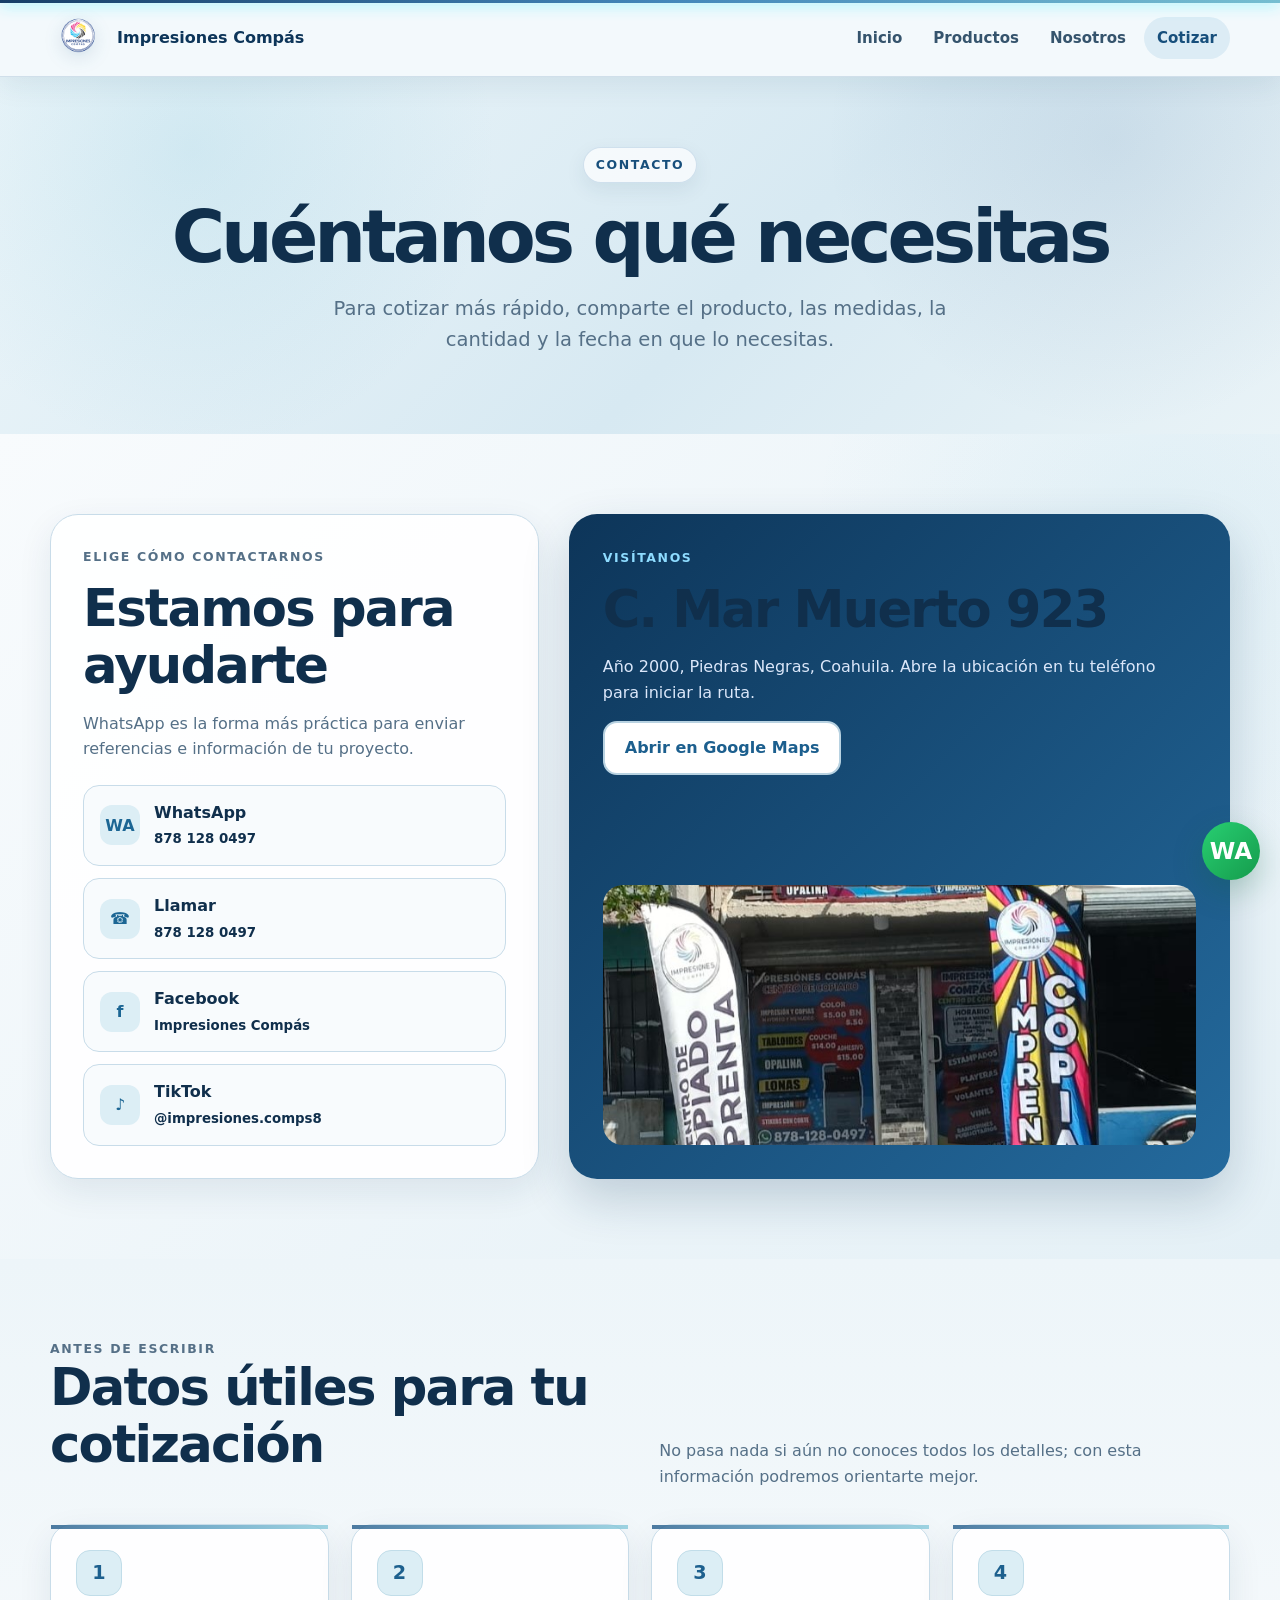
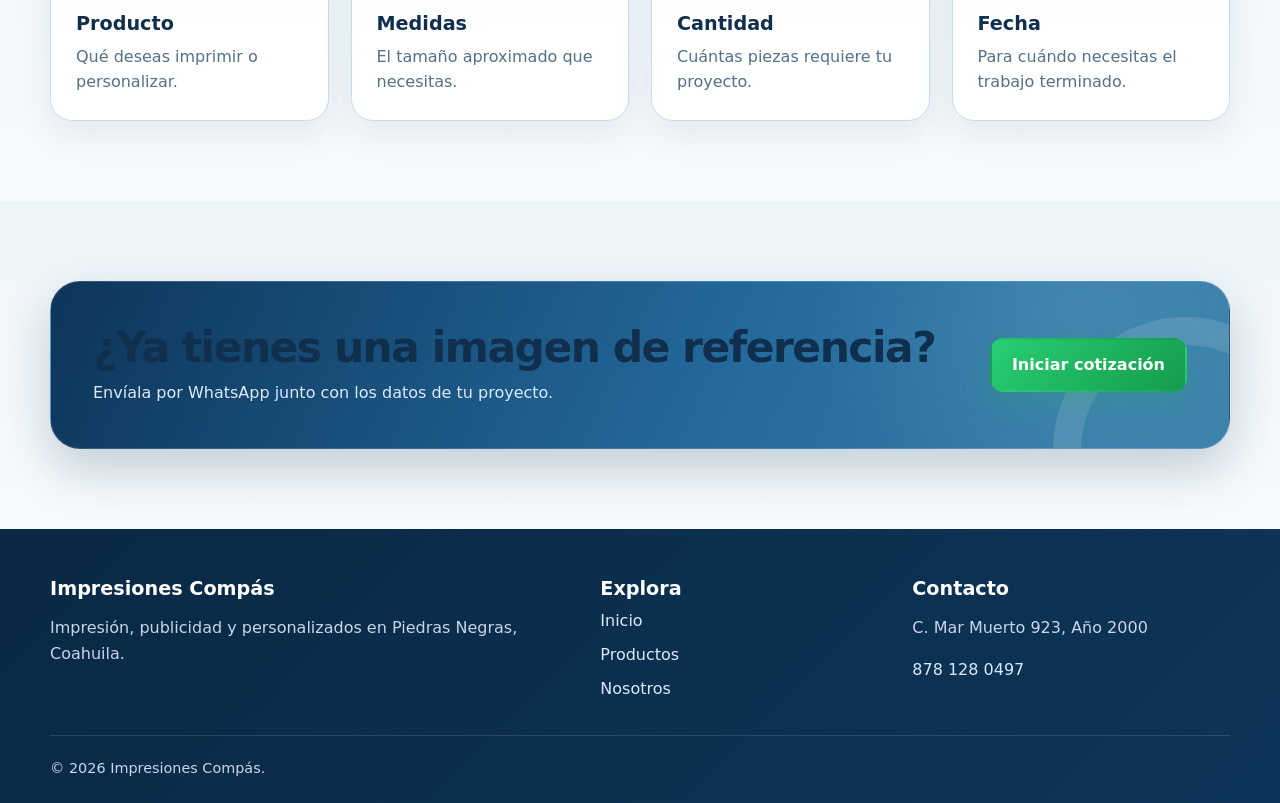
==== commit 0b189a0f: "Corrige la carga de animaciones en contactanos.html" ====
--- a/contactanos.html
+++ b/contactanos.html
@@ -31,4 +31,5 @@
 </main>
 <a class="float" href="https://wa.me/5218781280497" target="_blank" rel="noopener" aria-label="Cotizar por WhatsApp">WA</a>
 <footer class="footer"><div class="wrap"><div class="footer-grid"><div><h3>Impresiones Compás</h3><p>Impresión, publicidad y personalizados en Piedras Negras, Coahuila.</p></div><div><h3>Explora</h3><div class="footer-links"><a href="index.html">Inicio</a><a href="productos.html">Productos</a><a href="trabajos.html">Nosotros</a></div></div><div><h3>Contacto</h3><p>C. Mar Muerto 923, Año 2000</p><a href="tel:+528781280497">878 128 0497</a></div></div><div class="footer-bottom">© 2026 Impresiones Compás.</div></div></footer>
-  <script src="effects.js" defer></script>\n</body></html>+  <script src="effects.js" defer></script>
+</body></html>
